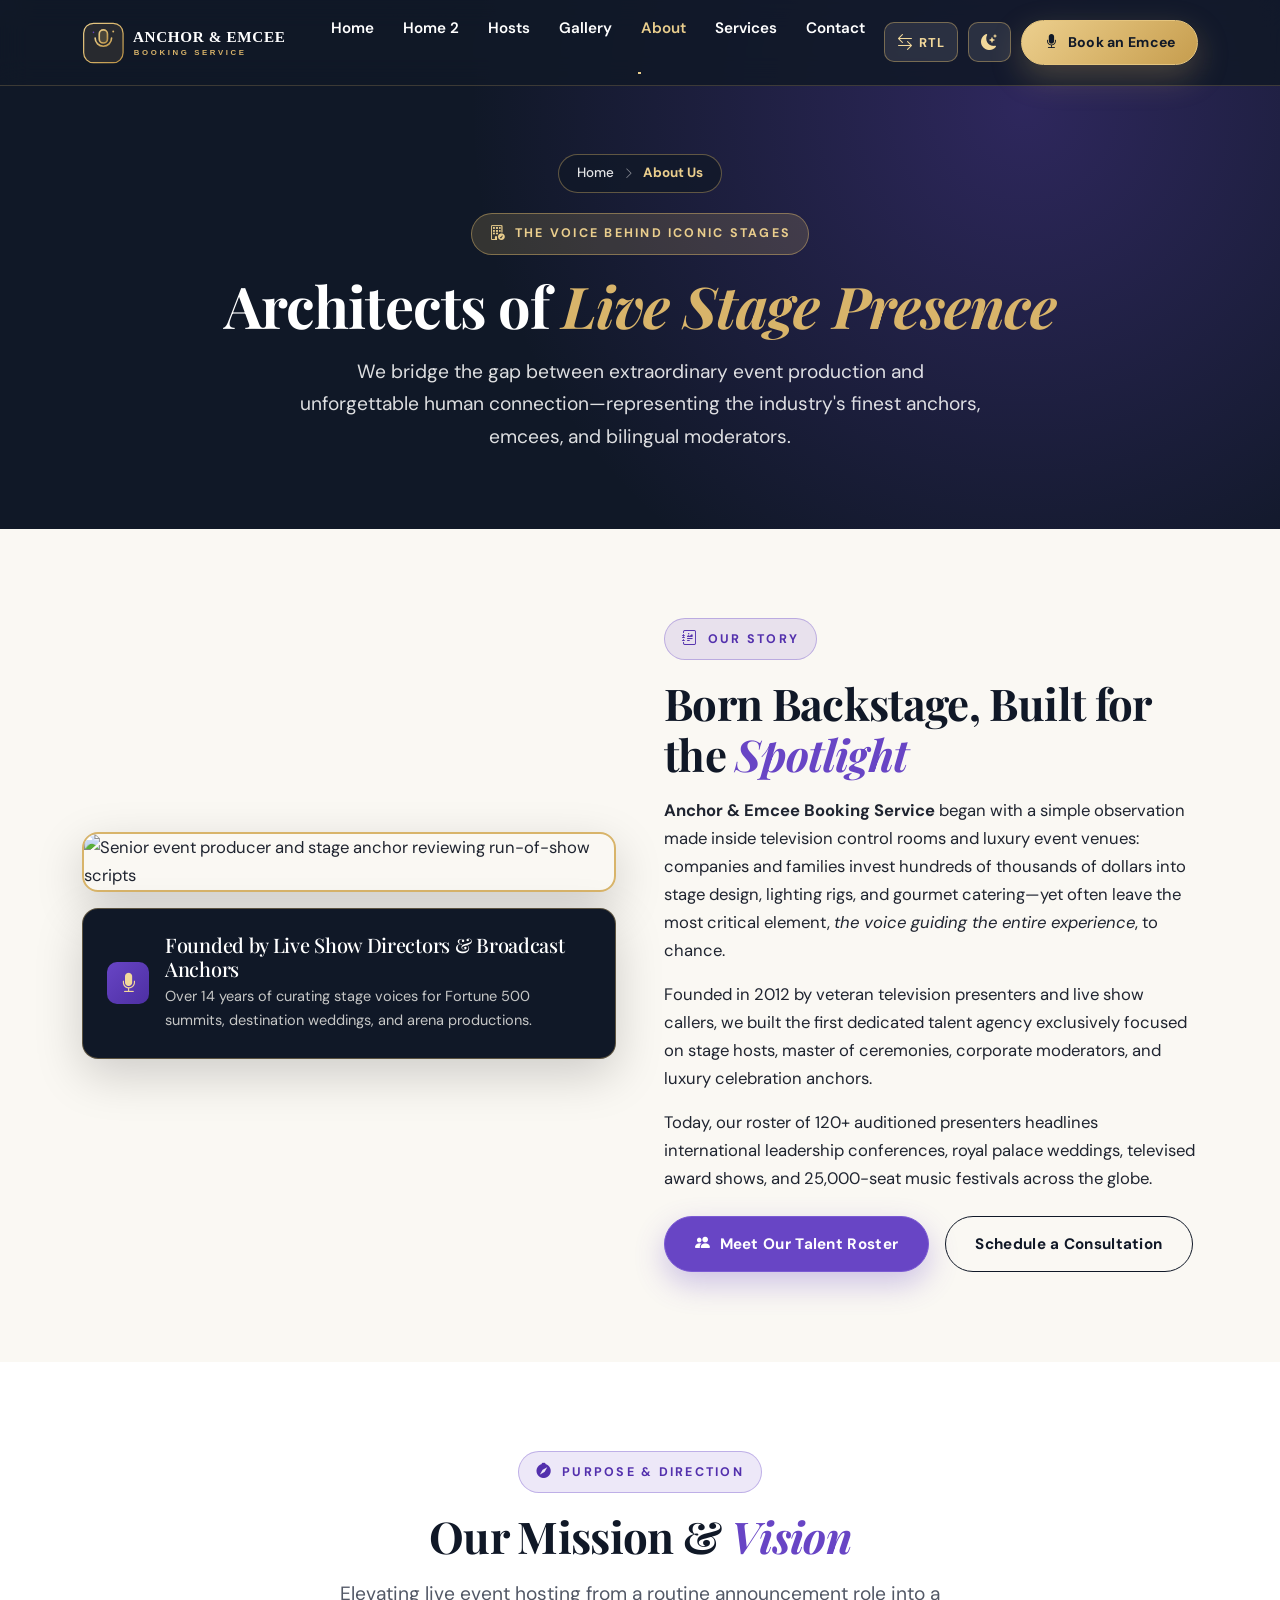
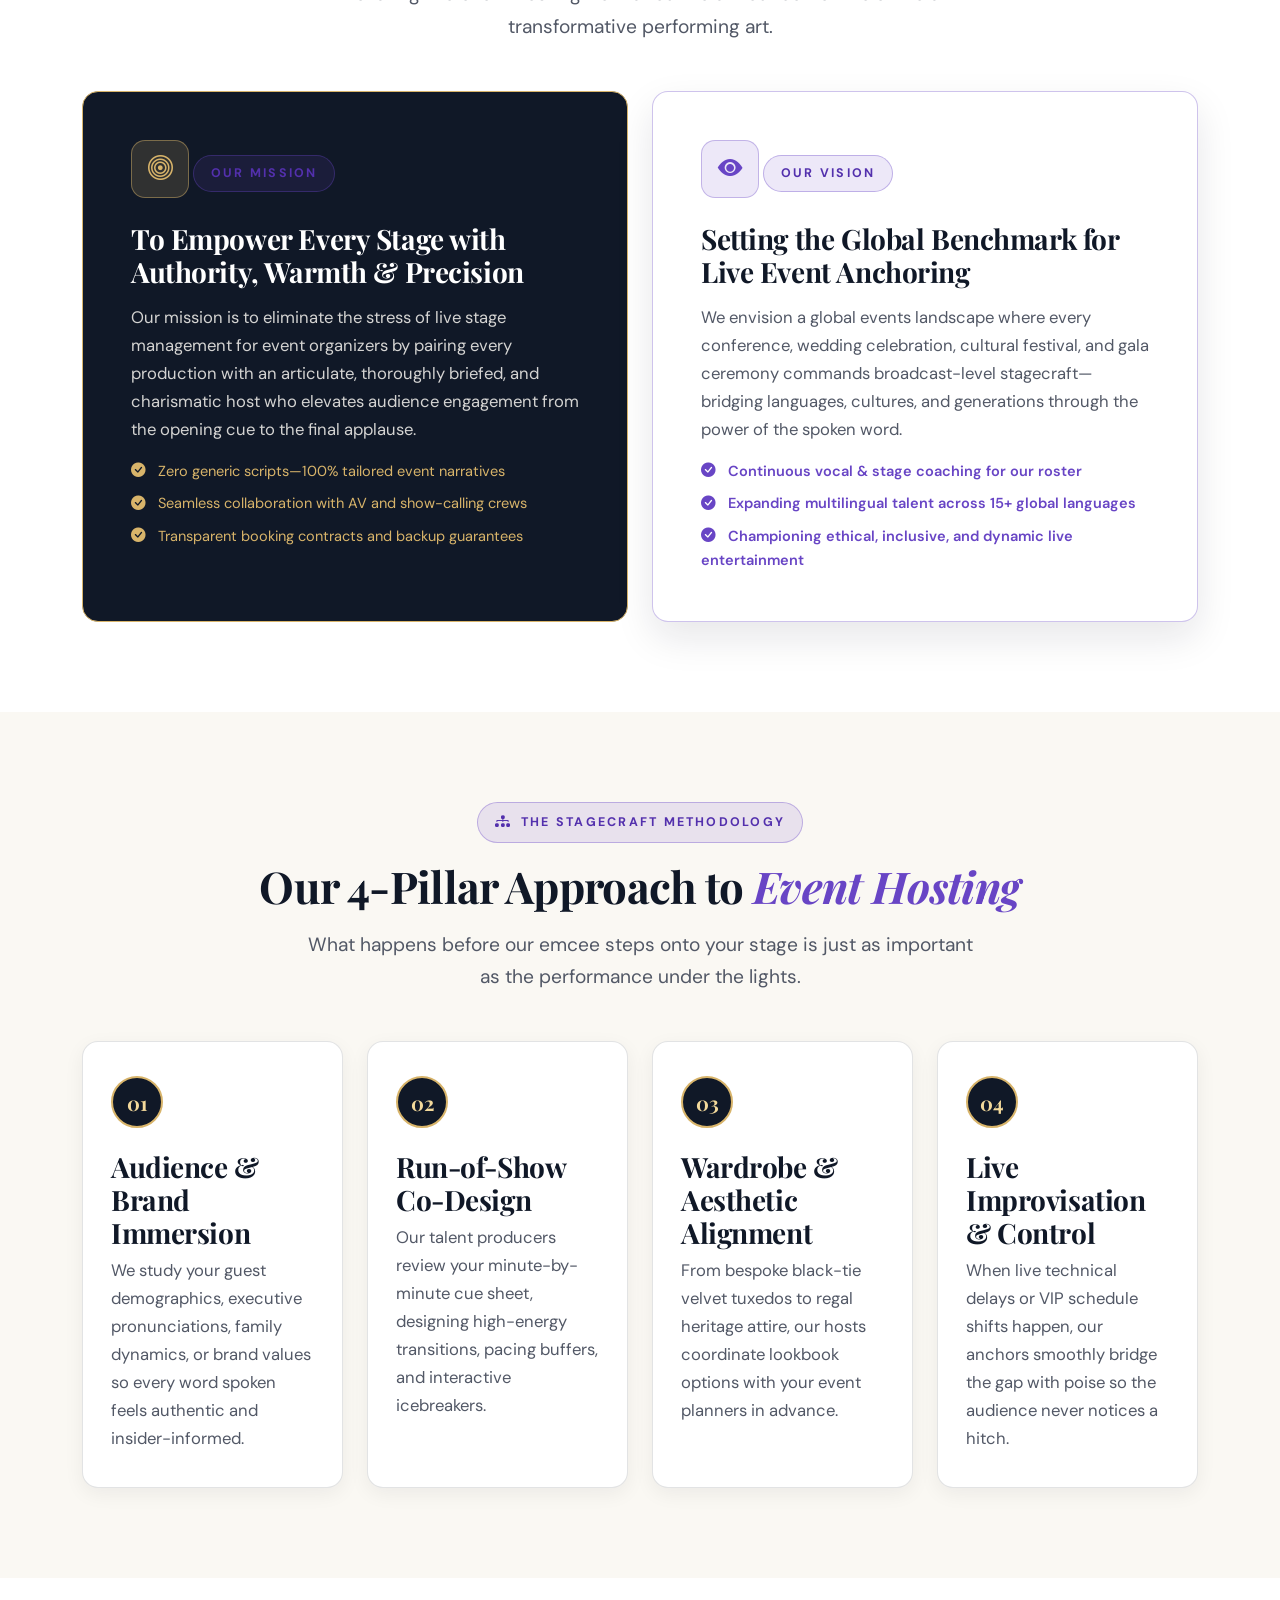
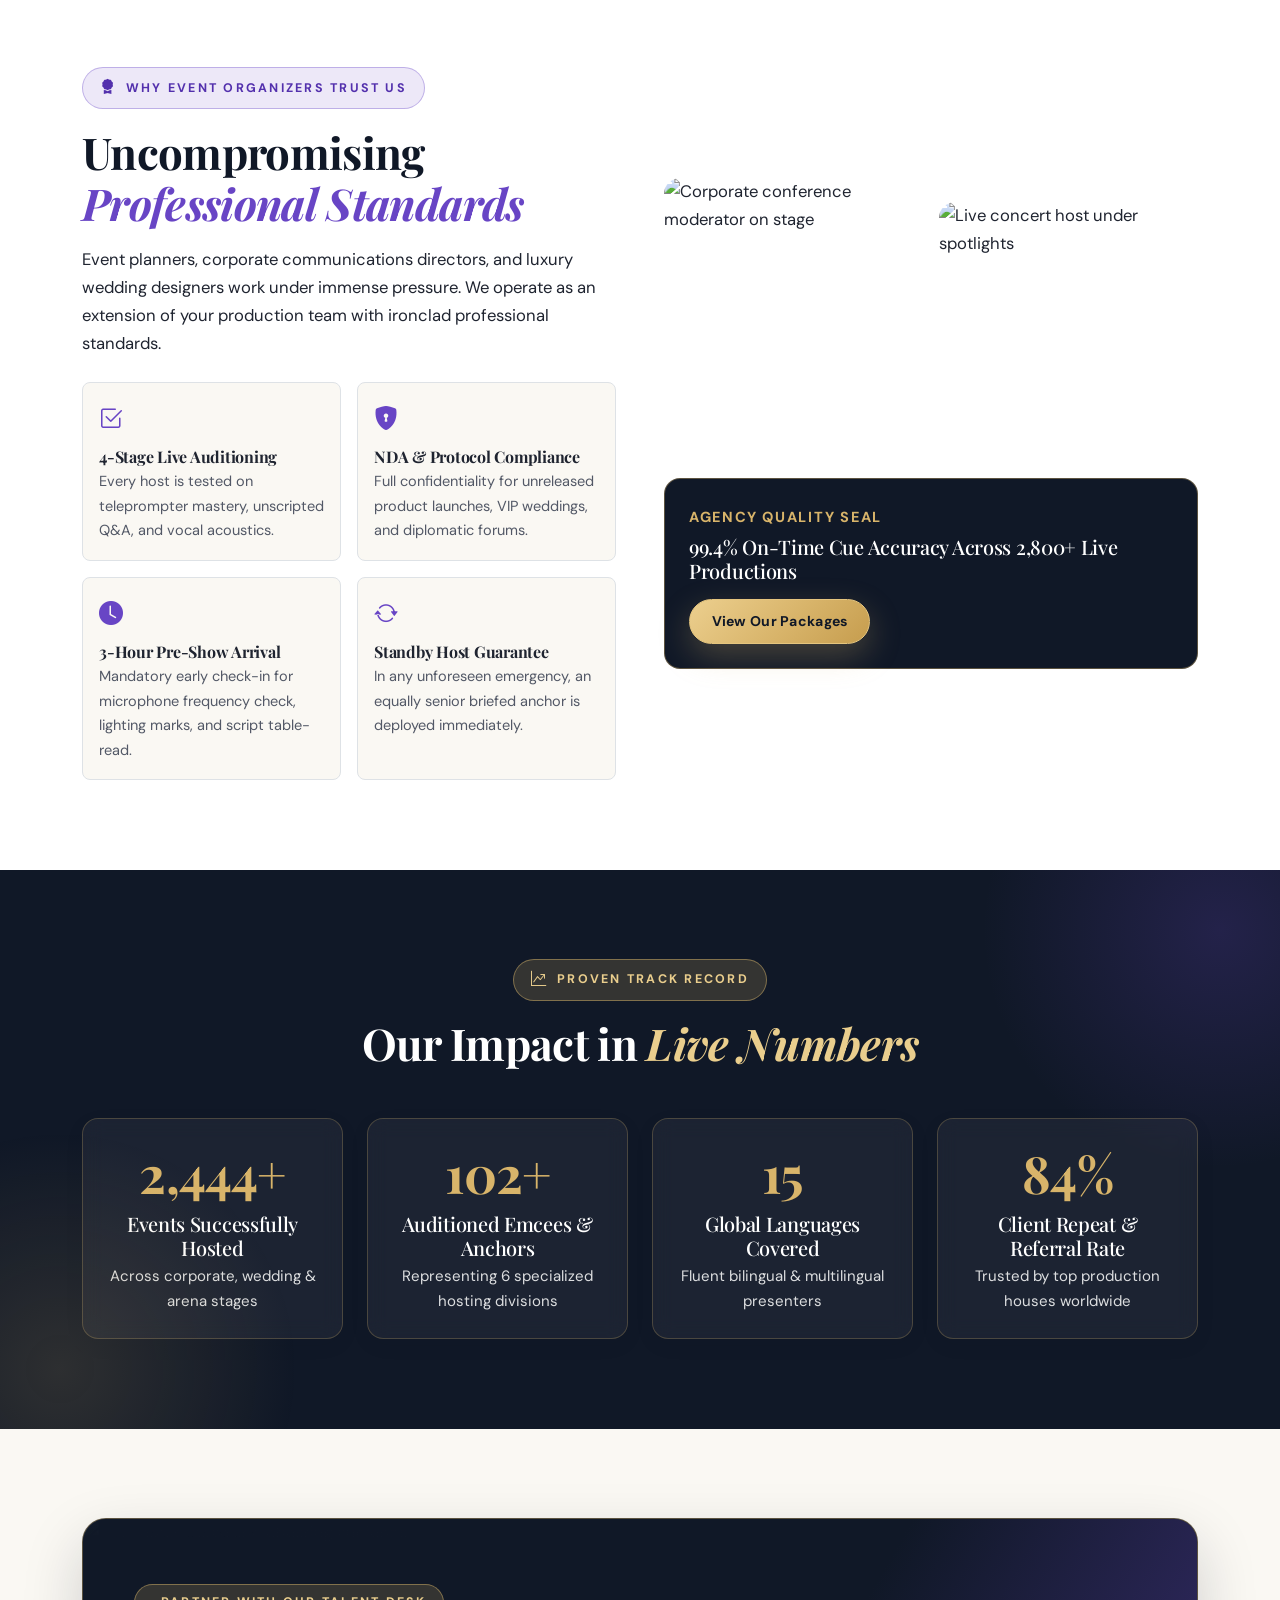
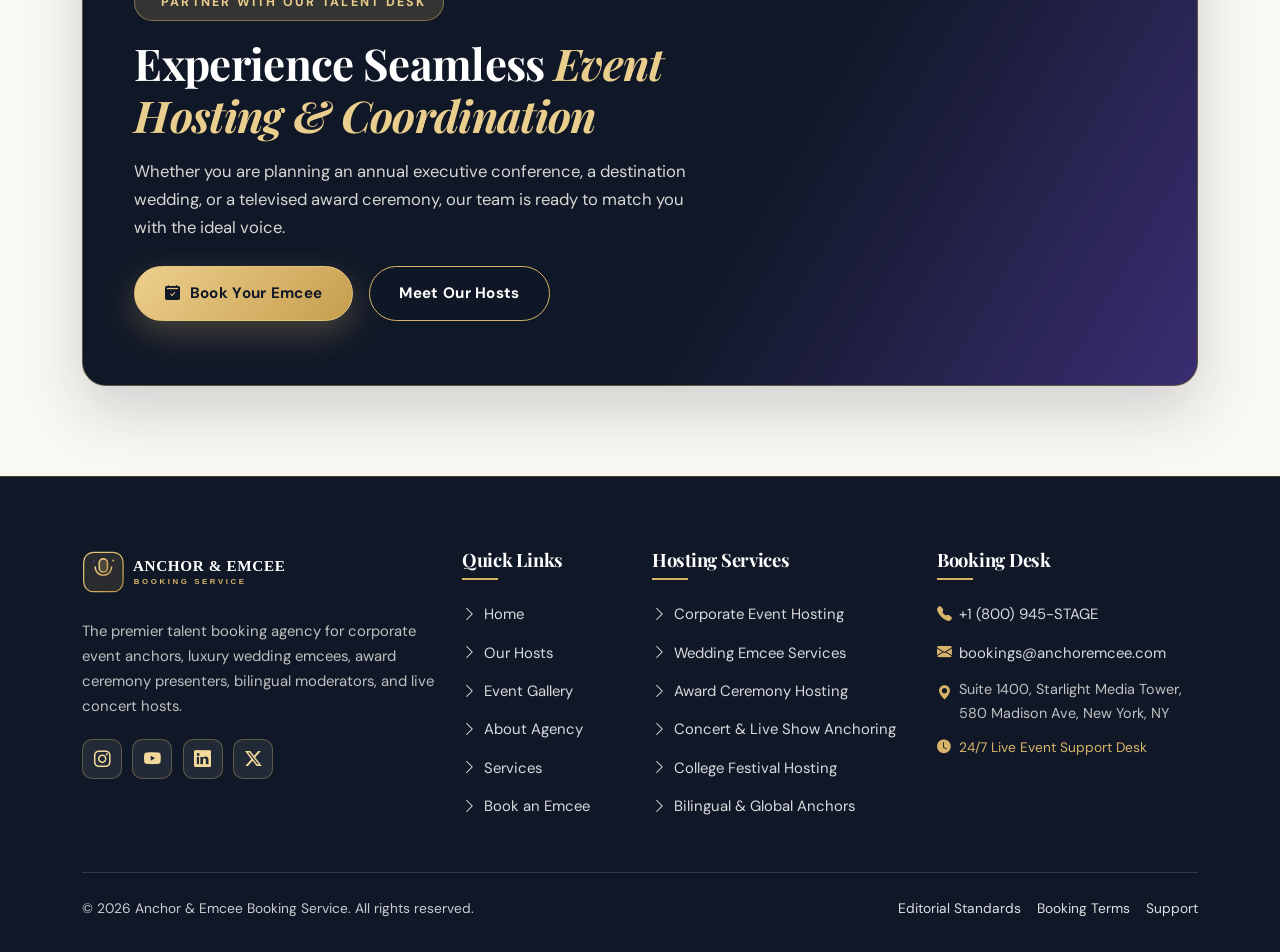
==== about.html @ 89d93aaa "Complete transformation to Anchor & Emcee Booking Service website" ====
<!DOCTYPE html>
<html lang="en">

<head>
  <meta charset="UTF-8">
  <meta name="viewport" content="width=device-width, initial-scale=1.0">
  <title>About Our Agency | Anchor &amp; Emcee Booking Service</title>
  <meta name="description"
    content="Learn about Anchor &amp; Emcee Booking Service—our story, our stage hosting methodology, our rigorous audition standards, and why global event organizers trust our presenters.">
  <meta name="theme-color" content="#101827">
  <link rel="icon" href="assets/images/favicon.svg" type="image/svg+xml">

  <!-- Bootstrap 5.3 CSS & Bootstrap Icons -->
  <link href="https://cdn.jsdelivr.net/npm/bootstrap@5.3.3/dist/css/bootstrap.min.css" rel="stylesheet">
  <link href="https://cdn.jsdelivr.net/npm/bootstrap-icons@1.11.3/font/bootstrap-icons.min.css" rel="stylesheet">

  <!-- Custom Stylesheet -->
  <link rel="stylesheet" href="assets/css/style.css">
</head>

<body>

  <!-- ==================== STICKY HEADER ==================== -->
  <header class="site-header" id="topHeader">
    <div class="container">
      <div class="header-inner">
        <a href="index.html" class="brand-logo" aria-label="Anchor &amp; Emcee Booking Service Home">
          <img src="assets/images/logo.svg" alt="Anchor &amp; Emcee Booking Service Logo" width="250" height="50">
        </a>

        <nav aria-label="Primary Navigation">
          <ul class="desktop-nav">
            <li><a href="index.html" class="nav-link-item">Home</a></li>
            <li><a href="home2.html" class="nav-link-item">Home 2</a></li>
            <li><a href="hosts.html" class="nav-link-item">Hosts</a></li>
            <li><a href="gallery.html" class="nav-link-item">Gallery</a></li>
            <li><a href="about.html" class="nav-link-item active" aria-current="page">About</a></li>
            <li><a href="services.html" class="nav-link-item">Services</a></li>
            <li><a href="contact.html" class="nav-link-item">Contact</a></li>
          </ul>
        </nav>

        <div class="header-actions">
          <button type="button" class="header-util-btn rtl-toggle-btn" aria-label="Switch to Right-to-Left (RTL)" aria-pressed="false" title="Toggle RTL/LTR">
            <i class="bi bi-arrow-left-right"></i> <span class="rtl-btn-text">RTL</span>
          </button>
          <button type="button" class="header-util-btn theme-toggle-btn" aria-label="Switch to dark theme" aria-pressed="false" title="Toggle Dark/Light Theme">
            <i class="bi bi-moon-stars-fill"></i>
          </button>
          <a href="contact.html" class="btn-brand-gold btn-sm-custom header-cta-desktop">
            <i class="bi bi-mic-fill"></i> Book an Emcee
          </a>
          <button class="mobile-menu-toggle" type="button" aria-label="Open navigation menu" aria-expanded="false"
            aria-controls="mobileNavDrawer">
            <i class="bi bi-list"></i>
          </button>
        </div>
      </div>
    </div>
  </header>

  <!-- ==================== MOBILE NAVIGATION DRAWER ==================== -->
  <div class="mobile-nav-overlay" aria-hidden="true"></div>
  <aside class="mobile-nav-drawer" id="mobileNavDrawer" aria-label="Mobile Navigation" aria-hidden="true">
    <div>
      <div class="mobile-drawer-header">
        <a href="index.html" class="brand-logo">
          <img src="assets/images/logo.svg" alt="Anchor &amp; Emcee Booking Service" width="210" height="42">
        </a>
        <button class="mobile-drawer-close" type="button" aria-label="Close navigation menu">
          <i class="bi bi-x-lg"></i>
        </button>
      </div>
      <ul class="mobile-nav-list">
        <li><a href="index.html"><span>Home</span> <i class="bi bi-chevron-right"></i></a></li>
        <li><a href="home2.html"><span>Home 2</span> <i class="bi bi-chevron-right"></i></a></li>
        <li><a href="hosts.html"><span>Hosts</span> <i class="bi bi-chevron-right"></i></a></li>
        <li><a href="gallery.html"><span>Gallery</span> <i class="bi bi-chevron-right"></i></a></li>
        <li><a href="about.html" class="active"><span>About</span> <i class="bi bi-chevron-right"></i></a></li>
        <li><a href="services.html"><span>Services</span> <i class="bi bi-chevron-right"></i></a></li>
        <li><a href="contact.html"><span>Contact</span> <i class="bi bi-chevron-right"></i></a></li>
      </ul>
    </div>
    <div class="mobile-drawer-footer">
      <div class="mobile-drawer-utilities">
        <button type="button" class="header-util-btn rtl-toggle-btn" aria-label="Switch to Right-to-Left (RTL)" aria-pressed="false">
          <i class="bi bi-arrow-left-right"></i> <span class="rtl-btn-text">RTL</span>
        </button>
        <button type="button" class="header-util-btn theme-toggle-btn" aria-label="Switch to dark theme" aria-pressed="false">
          <i class="bi bi-moon-stars-fill"></i> <span class="theme-btn-text">Dark</span>
        </button>
      </div>
      <a href="contact.html" class="btn-brand-gold w-100">
        <i class="bi bi-mic-fill"></i> Book an Emcee
      </a>
      <div class="mobile-contact-quick">
        <span><i class="bi bi-telephone-fill"></i> +1 (800) 945-STAGE</span>
        <span><i class="bi bi-envelope-fill"></i> bookings@anchoremcee.com</span>
      </div>
    </div>
  </aside>

  <main>

    <!-- ==================== 1. PREMIUM ABOUT HERO SECTION ==================== -->
    <section class="page-hero text-center">
      <div class="page-hero-bg">
        <img src="https://images.unsplash.com/photo-1511578314322-379afb476865?auto=format&fit=crop&w=1920&q=85"
          alt="Grand gala venue stage ready for live keynote and award presentation">
      </div>
      <div class="page-hero-overlay"></div>

      <div class="container" data-reveal>
        <ul class="breadcrumb-custom">
          <li><a href="index.html">Home</a></li>
          <li><i class="bi bi-chevron-right small text-white-50"></i></li>
          <li class="active">About Us</li>
        </ul>
        <div>
          <span class="eyebrow"><i class="bi bi-building-check"></i> The Voice Behind Iconic Stages</span>
        </div>
        <h1>Architects of <span style="color: var(--color-accent); font-style: italic;">Live Stage Presence</span></h1>
        <p class="section-subtitle mx-auto">
          We bridge the gap between extraordinary event production and unforgettable human connection—representing the
          industry's finest anchors, emcees, and bilingual moderators.
        </p>
      </div>
    </section>

    <!-- ==================== 2. OUR STORY — INTRODUCTION TO THE BOOKING SERVICE ==================== -->
    <section class="section-padding section-ivory" id="our-story">
      <div class="container">
        <div class="row align-items-center g-5">
          <div class="col-lg-6" data-reveal>
            <div class="position-relative">
              <div class="rounded-4 overflow-hidden shadow-lg" style="border: 2px solid var(--color-accent);">
                <img src="https://images.unsplash.com/photo-1556761175-5973dc0f32e7?auto=format&fit=crop&w=1100&q=85"
                  alt="Senior event producer and stage anchor reviewing run-of-show scripts" loading="lazy">
              </div>
              <div class="p-4 rounded-4 shadow-lg mt-3"
                style="background: var(--color-primary); color: var(--color-surface); border: 1px solid var(--border-gold);">
                <div class="d-flex align-items-center gap-3">
                  <div class="floating-badge-icon"><i class="bi bi-mic-fill"></i></div>
                  <div>
                    <h3 class="h5 text-white mb-1">Founded by Live Show Directors &amp; Broadcast Anchors</h3>
                    <p class="mb-0 small" style="color: rgba(250, 248, 243, 0.78);">
                      Over 14 years of curating stage voices for Fortune 500 summits, destination weddings, and arena
                      productions.
                    </p>
                  </div>
                </div>
              </div>
            </div>
          </div>

          <div class="col-lg-6" data-reveal data-reveal-delay="150">
            <span class="eyebrow"><i class="bi bi-journal-richtext"></i> Our Story</span>
            <h2 class="section-title">Born Backstage, Built for the <span class="text-purple">Spotlight</span></h2>
            <p>
              <strong>Anchor &amp; Emcee Booking Service</strong> began with a simple observation made inside television
              control rooms and luxury event venues: companies and families invest hundreds of thousands of dollars into
              stage design, lighting rigs, and gourmet catering—yet often leave the most critical element, <em>the
                voice guiding the entire experience</em>, to chance.
            </p>
            <p>
              Founded in 2012 by veteran television presenters and live show callers, we built the first dedicated
              talent agency exclusively focused on stage hosts, master of ceremonies, corporate moderators, and luxury
              celebration anchors.
            </p>
            <p class="mb-4">
              Today, our roster of 120+ auditioned presenters headlines international leadership conferences, royal
              palace weddings, televised award shows, and 25,000-seat music festivals across the globe.
            </p>

            <div class="d-flex flex-wrap gap-3">
              <a href="hosts.html" class="btn-brand-purple">
                <i class="bi bi-people-fill"></i> Meet Our Talent Roster
              </a>
              <a href="contact.html" class="btn-brand-outline-dark">
                Schedule a Consultation
              </a>
            </div>
          </div>
        </div>
      </div>
    </section>

    <!-- ==================== 3. OUR MISSION AND VISION ==================== -->
    <section class="section-padding section-white" id="mission-vision">
      <div class="container">
        <div class="text-center mb-5" data-reveal>
          <span class="eyebrow"><i class="bi bi-compass-fill"></i> Purpose &amp; Direction</span>
          <h2 class="section-title">Our Mission &amp; <span class="text-purple">Vision</span></h2>
          <p class="section-subtitle">
            Elevating live event hosting from a routine announcement role into a transformative performing art.
          </p>
        </div>

        <div class="row g-4">
          <div class="col-lg-6" data-reveal>
            <div class="p-4 p-md-5 rounded-4 h-100"
              style="background: var(--color-primary); color: var(--color-surface); border: 1.5px solid var(--color-accent);">
              <div class="feature-icon-box mb-4" style="background: rgba(216,180,106,0.16); color: var(--color-accent);">
                <i class="bi bi-bullseye"></i>
              </div>
              <span class="eyebrow mb-2">Our Mission</span>
              <h3 class="text-white mb-3">To Empower Every Stage with Authority, Warmth &amp; Precision</h3>
              <p class="mb-3" style="color: rgba(250, 248, 243, 0.84);">
                Our mission is to eliminate the stress of live stage management for event organizers by pairing every
                production with an articulate, thoroughly briefed, and charismatic host who elevates audience
                engagement from the opening cue to the final applause.
              </p>
              <ul class="list-unstyled d-flex flex-column gap-2 mb-0 small" style="color: var(--color-accent);">
                <li><i class="bi bi-check-circle-fill me-2"></i> Zero generic scripts—100% tailored event narratives</li>
                <li><i class="bi bi-check-circle-fill me-2"></i> Seamless collaboration with AV and show-calling crews</li>
                <li><i class="bi bi-check-circle-fill me-2"></i> Transparent booking contracts and backup guarantees</li>
              </ul>
            </div>
          </div>

          <div class="col-lg-6" data-reveal data-reveal-delay="150">
            <div class="p-4 p-md-5 rounded-4 h-100 bg-white"
              style="border: 1.5px solid var(--border-purple); box-shadow: var(--shadow-md);">
              <div class="feature-icon-box mb-4"
                style="background: var(--purple-soft); color: var(--color-secondary); border-color: var(--border-purple);">
                <i class="bi bi-eye-fill"></i>
              </div>
              <span class="eyebrow mb-2">Our Vision</span>
              <h3 class="mb-3">Setting the Global Benchmark for Live Event Anchoring</h3>
              <p class="text-muted-custom mb-3">
                We envision a global events landscape where every conference, wedding celebration, cultural festival,
                and gala ceremony commands broadcast-level stagecraft—bridging languages, cultures, and generations
                through the power of the spoken word.
              </p>
              <ul class="list-unstyled d-flex flex-column gap-2 mb-0 small fw-semibold"
                style="color: var(--color-secondary);">
                <li><i class="bi bi-check-circle-fill me-2"></i> Continuous vocal &amp; stage coaching for our roster</li>
                <li><i class="bi bi-check-circle-fill me-2"></i> Expanding multilingual talent across 15+ global languages</li>
                <li><i class="bi bi-check-circle-fill me-2"></i> Championing ethical, inclusive, and dynamic live entertainment</li>
              </ul>
            </div>
          </div>
        </div>
      </div>
    </section>

    <!-- ==================== 4. OUR APPROACH TO EVENT HOSTING ==================== -->
    <section class="section-padding section-ivory" id="our-approach">
      <div class="container">
        <div class="text-center mb-5" data-reveal>
          <span class="eyebrow"><i class="bi bi-diagram-3-fill"></i> The Stagecraft Methodology</span>
          <h2 class="section-title">Our 4-Pillar Approach to <span class="text-purple">Event Hosting</span></h2>
          <p class="section-subtitle">
            What happens before our emcee steps onto your stage is just as important as the performance under the
            lights.
          </p>
        </div>

        <div class="row g-4">
          <div class="col-md-6 col-lg-3" data-reveal>
            <div class="step-card">
              <span class="step-number">01</span>
              <h3>Audience &amp; Brand Immersion</h3>
              <p class="text-muted-custom mb-0">
                We study your guest demographics, executive pronunciations, family dynamics, or brand values so every
                word spoken feels authentic and insider-informed.
              </p>
            </div>
          </div>

          <div class="col-md-6 col-lg-3" data-reveal data-reveal-delay="100">
            <div class="step-card">
              <span class="step-number">02</span>
              <h3>Run-of-Show Co-Design</h3>
              <p class="text-muted-custom mb-0">
                Our talent producers review your minute-by-minute cue sheet, designing high-energy transitions, pacing
                buffers, and interactive icebreakers.
              </p>
            </div>
          </div>

          <div class="col-md-6 col-lg-3" data-reveal data-reveal-delay="200">
            <div class="step-card">
              <span class="step-number">03</span>
              <h3>Wardrobe &amp; Aesthetic Alignment</h3>
              <p class="text-muted-custom mb-0">
                From bespoke black-tie velvet tuxedos to regal heritage attire, our hosts coordinate lookbook options
                with your event planners in advance.
              </p>
            </div>
          </div>

          <div class="col-md-6 col-lg-3" data-reveal data-reveal-delay="300">
            <div class="step-card">
              <span class="step-number">04</span>
              <h3>Live Improvisation &amp; Control</h3>
              <p class="text-muted-custom mb-0">
                When live technical delays or VIP schedule shifts happen, our anchors smoothly bridge the gap with
                poise so the audience never notices a hitch.
              </p>
            </div>
          </div>
        </div>
      </div>
    </section>

    <!-- ==================== 5 & 6. WHY EVENT ORGANIZERS TRUST US & PROFESSIONAL STANDARDS ==================== -->
    <section class="section-padding section-white" id="professional-standards">
      <div class="container">
        <div class="row align-items-center g-5">
          <div class="col-lg-6" data-reveal>
            <span class="eyebrow"><i class="bi bi-award-fill"></i> Why Event Organizers Trust Us</span>
            <h2 class="section-title">Uncompromising <span class="text-purple">Professional Standards</span></h2>
            <p class="mb-4">
              Event planners, corporate communications directors, and luxury wedding designers work under immense
              pressure. We operate as an extension of your production team with ironclad professional standards.
            </p>

            <div class="row g-3">
              <div class="col-sm-6">
                <div class="p-3 rounded-3 border h-100" style="background: var(--color-bg);">
                  <i class="bi bi-check2-square fs-4 d-block mb-2" style="color: var(--color-secondary);"></i>
                  <h3 class="h6 fw-bold mb-1">4-Stage Live Auditioning</h3>
                  <p class="small text-muted-custom mb-0">Every host is tested on teleprompter mastery, unscripted Q&amp;A,
                    and vocal acoustics.</p>
                </div>
              </div>

              <div class="col-sm-6">
                <div class="p-3 rounded-3 border h-100" style="background: var(--color-bg);">
                  <i class="bi bi-shield-lock-fill fs-4 d-block mb-2" style="color: var(--color-secondary);"></i>
                  <h3 class="h6 fw-bold mb-1">NDA &amp; Protocol Compliance</h3>
                  <p class="small text-muted-custom mb-0">Full confidentiality for unreleased product launches, VIP
                    weddings, and diplomatic forums.</p>
                </div>
              </div>

              <div class="col-sm-6">
                <div class="p-3 rounded-3 border h-100" style="background: var(--color-bg);">
                  <i class="bi bi-clock-fill fs-4 d-block mb-2" style="color: var(--color-secondary);"></i>
                  <h3 class="h6 fw-bold mb-1">3-Hour Pre-Show Arrival</h3>
                  <p class="small text-muted-custom mb-0">Mandatory early check-in for microphone frequency check, lighting
                    marks, and script table-read.</p>
                </div>
              </div>

              <div class="col-sm-6">
                <div class="p-3 rounded-3 border h-100" style="background: var(--color-bg);">
                  <i class="bi bi-arrow-repeat fs-4 d-block mb-2" style="color: var(--color-secondary);"></i>
                  <h3 class="h6 fw-bold mb-1">Standby Host Guarantee</h3>
                  <p class="small text-muted-custom mb-0">In any unforeseen emergency, an equally senior briefed anchor is
                    deployed immediately.</p>
                </div>
              </div>
            </div>
          </div>

          <div class="col-lg-6" data-reveal data-reveal-delay="150">
            <div class="row g-3">
              <div class="col-6">
                <div class="rounded-4 overflow-hidden shadow-md">
                  <img src="https://images.unsplash.com/photo-1560439514-4e9645039924?auto=format&fit=crop&w=700&q=80"
                    alt="Corporate conference moderator on stage" loading="lazy"
                    style="height: 260px; width: 100%; object-fit: cover;">
                </div>
              </div>
              <div class="col-6">
                <div class="rounded-4 overflow-hidden shadow-md mt-4">
                  <img src="https://images.unsplash.com/photo-1516450360452-9312f5e86fc7?auto=format&fit=crop&w=700&q=80"
                    alt="Live concert host under spotlights" loading="lazy"
                    style="height: 260px; width: 100%; object-fit: cover;">
                </div>
              </div>
              <div class="col-12">
                <div class="p-4 rounded-4"
                  style="background: var(--color-primary); color: var(--color-surface); border: 1px solid var(--border-gold);">
                  <div class="d-flex align-items-center justify-content-between flex-wrap gap-3">
                    <div>
                      <span class="small text-uppercase fw-bold"
                        style="color: var(--color-accent); letter-spacing: 0.12em;">Agency Quality Seal</span>
                      <h3 class="h5 text-white mb-0 mt-1">99.4% On-Time Cue Accuracy Across 2,800+ Live Productions</h3>
                    </div>
                    <a href="services.html" class="btn-brand-gold btn-sm-custom">View Our Packages</a>
                  </div>
                </div>
              </div>
            </div>
          </div>
        </div>
      </div>
    </section>

    <!-- ==================== 7. STATISTICS SECTION ==================== -->
    <section class="section-padding section-dark" id="agency-statistics">
      <div class="container">
        <div class="text-center mb-5" data-reveal>
          <span class="eyebrow"><i class="bi bi-graph-up-arrow"></i> Proven Track Record</span>
          <h2 class="section-title text-white">Our Impact in <span class="text-gold">Live Numbers</span></h2>
        </div>

        <div class="row g-4 text-center">
          <div class="col-6 col-lg-3" data-reveal>
            <div class="feature-card-luxury py-4">
              <strong class="d-block font-heading mb-2" style="font-size: clamp(2.2rem, 4vw, 3.2rem); color: var(--color-accent);"
                data-counter="2,850+">2,850+</strong>
              <h3 class="h6 text-white mb-1">Events Successfully Hosted</h3>
              <p class="small mb-0">Across corporate, wedding &amp; arena stages</p>
            </div>
          </div>

          <div class="col-6 col-lg-3" data-reveal data-reveal-delay="100">
            <div class="feature-card-luxury py-4">
              <strong class="d-block font-heading mb-2" style="font-size: clamp(2.2rem, 4vw, 3.2rem); color: var(--color-accent);"
                data-counter="120+">120+</strong>
              <h3 class="h6 text-white mb-1">Auditioned Emcees &amp; Anchors</h3>
              <p class="small mb-0">Representing 6 specialized hosting divisions</p>
            </div>
          </div>

          <div class="col-6 col-lg-3" data-reveal data-reveal-delay="200">
            <div class="feature-card-luxury py-4">
              <strong class="d-block font-heading mb-2" style="font-size: clamp(2.2rem, 4vw, 3.2rem); color: var(--color-accent);"
                data-counter="18">18</strong>
              <h3 class="h6 text-white mb-1">Global Languages Covered</h3>
              <p class="small mb-0">Fluent bilingual &amp; multilingual presenters</p>
            </div>
          </div>

          <div class="col-6 col-lg-3" data-reveal data-reveal-delay="300">
            <div class="feature-card-luxury py-4">
              <strong class="d-block font-heading mb-2" style="font-size: clamp(2.2rem, 4vw, 3.2rem); color: var(--color-accent);"
                data-counter="99%">99%</strong>
              <h3 class="h6 text-white mb-1">Client Repeat &amp; Referral Rate</h3>
              <p class="small mb-0">Trusted by top production houses worldwide</p>
            </div>
          </div>
        </div>
      </div>
    </section>

    <!-- ==================== 8. FINAL CTA ==================== -->
    <section class="section-padding section-ivory">
      <div class="container">
        <div class="cta-banner-box" data-reveal>
          <div class="cta-banner-bg">
            <img src="https://images.unsplash.com/photo-1470229722913-7c0e2dbbafd3?auto=format&fit=crop&w=1600&q=80"
              alt="Illuminated stage and cheering audience" loading="lazy">
          </div>
          <div class="row align-items-center justify-content-between g-4">
            <div class="col-lg-7">
              <span class="eyebrow"><i class="bi bi-handshake"></i> Partner With Our Talent Desk</span>
              <h2 class="section-title text-white mb-3">
                Experience Seamless <span class="text-gold">Event Hosting &amp; Coordination</span>
              </h2>
              <p class="mb-0" style="color: rgba(250, 248, 243, 0.85);">
                Whether you are planning an annual executive conference, a destination wedding, or a televised award
                ceremony, our team is ready to match you with the ideal voice.
              </p>
            </div>
            <div class="col-lg-auto d-flex flex-wrap gap-3">
              <a href="contact.html" class="btn-brand-gold">
                <i class="bi bi-calendar2-check-fill"></i> Book Your Emcee
              </a>
              <a href="hosts.html" class="btn-brand-outline-gold">
                Meet Our Hosts
              </a>
            </div>
          </div>
        </div>
      </div>
    </section>

  </main>

  <!-- ==================== PROFESSIONAL FOOTER ==================== -->
  <footer class="site-footer">
    <div class="container">
      <div class="row g-4 justify-content-between">
        <div class="col-lg-4">
          <a href="index.html" class="brand-logo mb-3">
            <img src="assets/images/logo.svg" alt="Anchor &amp; Emcee Booking Service" width="240" height="48">
          </a>
          <p class="mt-2 mb-3" style="color: rgba(250, 248, 243, 0.75); font-size: 0.93rem;">
            The premier talent booking agency for corporate event anchors, luxury wedding emcees, award ceremony
            presenters, bilingual moderators, and live concert hosts.
          </p>
          <div class="social-links" aria-label="Social Media Links">
            <a href="https://instagram.com" target="_blank" rel="noopener" aria-label="Instagram"><i
                class="bi bi-instagram"></i></a>
            <a href="https://youtube.com" target="_blank" rel="noopener" aria-label="YouTube"><i
                class="bi bi-youtube"></i></a>
            <a href="https://linkedin.com" target="_blank" rel="noopener" aria-label="LinkedIn"><i
                class="bi bi-linkedin"></i></a>
            <a href="https://twitter.com" target="_blank" rel="noopener" aria-label="X Twitter"><i
                class="bi bi-twitter-x"></i></a>
          </div>
        </div>

        <div class="col-6 col-md-4 col-lg-2">
          <h3 class="footer-heading">Quick Links</h3>
          <ul class="footer-links">
            <li><a href="index.html"><i class="bi bi-chevron-right"></i> Home</a></li>
            <li><a href="hosts.html"><i class="bi bi-chevron-right"></i> Our Hosts</a></li>
            <li><a href="gallery.html"><i class="bi bi-chevron-right"></i> Event Gallery</a></li>
            <li><a href="about.html"><i class="bi bi-chevron-right"></i> About Agency</a></li>
            <li><a href="services.html"><i class="bi bi-chevron-right"></i> Services</a></li>
            <li><a href="contact.html"><i class="bi bi-chevron-right"></i> Book an Emcee</a></li>
          </ul>
        </div>

        <div class="col-6 col-md-4 col-lg-3">
          <h3 class="footer-heading">Hosting Services</h3>
          <ul class="footer-links">
            <li><a href="services.html#corporate"><i class="bi bi-chevron-right"></i> Corporate Event Hosting</a></li>
            <li><a href="services.html#weddings"><i class="bi bi-chevron-right"></i> Wedding Emcee Services</a></li>
            <li><a href="services.html#awards"><i class="bi bi-chevron-right"></i> Award Ceremony Hosting</a></li>
            <li><a href="services.html#concerts"><i class="bi bi-chevron-right"></i> Concert &amp; Live Show Anchoring</a></li>
            <li><a href="services.html#college"><i class="bi bi-chevron-right"></i> College Festival Hosting</a></li>
            <li><a href="services.html#bilingual"><i class="bi bi-chevron-right"></i> Bilingual &amp; Global Anchors</a></li>
          </ul>
        </div>

        <div class="col-md-4 col-lg-3">
          <h3 class="footer-heading">Booking Desk</h3>
          <ul class="footer-links">
            <li>
              <a href="tel:+18009457824">
                <i class="bi bi-telephone-fill" style="color: var(--color-accent);"></i> +1 (800) 945-STAGE
              </a>
            </li>
            <li>
              <a href="mailto:bookings@anchoremcee.com">
                <i class="bi bi-envelope-fill" style="color: var(--color-accent);"></i> bookings@anchoremcee.com
              </a>
            </li>
            <li class="d-flex align-items-start gap-2" style="color: rgba(250, 248, 243, 0.75); font-size: 0.9rem;">
              <i class="bi bi-geo-alt-fill mt-1" style="color: var(--color-accent);"></i>
              <span>Suite 1400, Starlight Media Tower, 580 Madison Ave, New York, NY</span>
            </li>
            <li class="d-flex align-items-center gap-2" style="color: var(--color-accent); font-size: 0.86rem;">
              <i class="bi bi-clock-fill"></i>
              <span>24/7 Live Event Support Desk</span>
            </li>
          </ul>
        </div>
      </div>

      <div class="footer-bottom">
        <span>&copy; 2026 Anchor &amp; Emcee Booking Service. All rights reserved.</span>
        <div class="d-flex gap-3">
          <a href="about.html">Editorial Standards</a>
          <a href="services.html">Booking Terms</a>
          <a href="contact.html">Support</a>
        </div>
      </div>
    </div>
  </footer>

  <!-- Back to Top -->
  <button class="back-to-top-btn" type="button" aria-label="Scroll back to top">
    <i class="bi bi-arrow-up"></i>
  </button>

  <!-- Bootstrap JS & Custom Script -->
  <script src="https://cdn.jsdelivr.net/npm/bootstrap@5.3.3/dist/js/bootstrap.bundle.min.js"></script>
  <script src="assets/js/main.js"></script>
</body>

</html>
---- assets/css/style.css ----
@import url('https://fonts.googleapis.com/css2?family=DM+Sans:ital,opsz,wght@0,9..40,400;0,9..40,500;0,9..40,600;0,9..40,700;1,9..40,400&family=Playfair+Display:ital,wght@0,500;0,600;0,700;0,800;1,500;1,600&display=swap');

/* ==========================================================================
   ANCHOR & EMCEE BOOKING SERVICE — MASTER DESIGN SYSTEM
   ========================================================================== */
:root {
  /* Strict Brand Colour Palette */
  --color-primary: #101827;          /* Deep Midnight Navy */
  --color-primary-rgb: 16, 24, 39;
  --color-secondary: #6845C5;        /* Royal Purple */
  --color-secondary-rgb: 104, 69, 197;
  --color-accent: #D8B46A;           /* Champagne Gold */
  --color-accent-bright: #EACE8D;    /* High-contrast Gold for dark surfaces */
  --color-accent-rgb: 216, 180, 106;
  --color-bg: #FAF8F3;               /* Warm Ivory */
  --color-surface: #FFFFFF;          /* Pure White */
  --color-white: #FFFFFF;            /* Immutable Pure White */
  --color-navy-ink: #101827;         /* Immutable Deep Navy Ink */
  --color-text: #1F2430;             /* High-Contrast Charcoal */
  --color-text-muted: #525866;       /* High-Visibility Subtext in Light Mode */

  /* Subtle Tints & Borders */
  --border-light: rgba(16, 24, 39, 0.12);
  --border-gold: rgba(216, 180, 106, 0.38);
  --border-purple: rgba(104, 69, 197, 0.32);
  --border-dark: rgba(255, 255, 255, 0.15);
  --gold-soft: rgba(216, 180, 106, 0.16);
  --purple-soft: rgba(104, 69, 197, 0.12);
  --navy-elevated: #172236;

  /* Typography */
  --font-heading: 'Playfair Display', Georgia, serif;
  --font-body: 'DM Sans', -apple-system, BlinkMacSystemFont, sans-serif;

  /* Fluid Responsive Typography via clamp() */
  --fs-hero: clamp(2.35rem, 4.8vw + 0.75rem, 4.5rem);
  --fs-h1: clamp(2.1rem, 3.8vw + 0.6rem, 3.6rem);
  --fs-h2: clamp(1.75rem, 2.8vw + 0.5rem, 2.85rem);
  --fs-h3: clamp(1.25rem, 1.5vw + 0.45rem, 1.65rem);
  --fs-h4: clamp(1.08rem, 1vw + 0.4rem, 1.28rem);
  --fs-lead: clamp(1.02rem, 0.8vw + 0.65rem, 1.2rem);
  --fs-body: clamp(0.95rem, 0.35vw + 0.82rem, 1.04rem);
  --fs-small: 0.875rem;
  --fs-xs: 0.78rem;

  /* Layout & Spacing */
  --header-height: 86px;
  --header-height-scrolled: 74px;
  --radius-sm: 10px;
  --radius-md: 16px;
  --radius-lg: 24px;
  --radius-pill: 999px;

  /* Shadows & Transitions */
  --shadow-sm: 0 6px 20px rgba(16, 24, 39, 0.06);
  --shadow-md: 0 16px 38px rgba(16, 24, 39, 0.1);
  --shadow-lg: 0 24px 60px rgba(16, 24, 39, 0.18);
  --shadow-gold: 0 12px 32px rgba(216, 180, 106, 0.28);
  --shadow-purple: 0 12px 30px rgba(104, 69, 197, 0.3);
  --transition: all 0.35s cubic-bezier(0.22, 1, 0.36, 1);
}

/* ==========================================================================
   1. RESET & BASE STYLES
   ========================================================================== */
*,
*::before,
*::after {
  box-sizing: border-box;
}

html {
  scroll-behavior: smooth;
  overflow-x: hidden;
  max-width: 100%;
}

body {
  font-family: var(--font-body);
  font-size: var(--fs-body);
  font-weight: 400;
  line-height: 1.68;
  color: var(--color-text);
  background-color: var(--color-bg);
  overflow-x: hidden;
  max-width: 100%;
  margin: 0;
  padding: 0;
  -webkit-font-smoothing: antialiased;
  transition: background-color 0.3s ease, color 0.3s ease;
}

h1, h2, h3, h4, h5, h6,
.font-heading {
  font-family: var(--font-heading);
  color: var(--color-primary);
  font-weight: 700;
  line-height: 1.18;
  letter-spacing: -0.015em;
  margin-top: 0;
}

/* Dark surface headings must always be crisp Pure White */
.section-dark h1,
.section-dark h2,
.section-dark h3,
.section-dark h4,
.section-dark h5,
.section-dark h6,
.hero-section h1,
.hero-home2 h1,
.page-hero h1,
.cta-banner-box h2,
.cta-banner-box h3,
.contact-info-card h2,
.contact-info-card h3 {
  color: #FFFFFF !important;
}

p {
  margin-top: 0;
  margin-bottom: 1rem;
  color: var(--color-text);
}

.text-muted-custom {
  color: var(--color-text-muted) !important;
}

.section-dark p,
.hero-section p,
.hero-home2 p,
.page-hero p,
.cta-banner-box p,
.contact-info-card p {
  color: rgba(255, 255, 255, 0.88);
}

a {
  color: inherit;
  text-decoration: none;
  transition: var(--transition);
}

img {
  max-width: 100%;
  height: auto;
  display: block;
}

:focus-visible {
  outline: 2px solid var(--color-accent);
  outline-offset: 3px;
}

::selection {
  background-color: var(--color-accent);
  color: #101827;
}

/* ==========================================================================
   2. TYPOGRAPHY, TAGS & SECTION HEADERS
   ========================================================================== */
.eyebrow {
  display: inline-flex;
  align-items: center;
  gap: 0.55rem;
  font-family: var(--font-body);
  font-size: var(--fs-xs);
  font-weight: 700;
  text-transform: uppercase;
  letter-spacing: 0.18em;
  color: #5330AD;
  background: rgba(104, 69, 197, 0.12);
  border: 1px solid rgba(104, 69, 197, 0.35);
  padding: 0.44rem 1.05rem;
  border-radius: var(--radius-pill);
  margin-bottom: 1.1rem;
}

/* Eyebrow tags inside ANY dark container must be bright Champagne Gold */
.section-dark .eyebrow,
.hero-section .eyebrow,
.hero-home2 .eyebrow,
.page-hero .eyebrow,
.cta-banner-box .eyebrow,
.contact-info-card .eyebrow,
.package-card.featured .eyebrow {
  color: var(--color-accent-bright) !important;
  background: rgba(216, 180, 106, 0.18) !important;
  border-color: rgba(216, 180, 106, 0.48) !important;
}

.eyebrow i {
  font-size: 0.95rem;
}

.section-title {
  font-size: var(--fs-h2);
  margin-bottom: 1rem;
}

.section-title .text-gold {
  color: var(--color-accent-bright);
  font-style: italic;
}

.section-title .text-purple {
  color: var(--color-secondary);
  font-style: italic;
}

.section-subtitle {
  font-size: var(--fs-lead);
  color: var(--color-text-muted);
  max-width: 680px;
  margin-bottom: 0;
  font-weight: 400;
}

.text-center .section-subtitle {
  margin-left: auto;
  margin-right: auto;
}

.section-dark .section-subtitle,
.page-hero .section-subtitle {
  color: rgba(255, 255, 255, 0.86) !important;
}

/* Section Padding & Themes */
.section-padding {
  padding: clamp(4rem, 7vw, 6.75rem) 0;
  position: relative;
}

.section-ivory {
  background-color: var(--color-bg);
}

.section-white {
  background-color: var(--color-surface);
}

.section-dark {
  background-color: #101827;
  color: #FFFFFF;
  position: relative;
  overflow: hidden;
}

.section-dark::before {
  content: '';
  position: absolute;
  top: -180px;
  right: -180px;
  width: 480px;
  height: 480px;
  border-radius: 50%;
  background: radial-gradient(circle, rgba(104, 69, 197, 0.22) 0%, transparent 70%);
  pointer-events: none;
}

.section-dark::after {
  content: '';
  position: absolute;
  bottom: -180px;
  left: -180px;
  width: 480px;
  height: 480px;
  border-radius: 50%;
  background: radial-gradient(circle, rgba(216, 180, 106, 0.15) 0%, transparent 70%);
  pointer-events: none;
}

/* ==========================================================================
   3. BUTTONS & MICRO-INTERACTIONS (100% HIGH CONTRAST IN LIGHT & DARK)
   ========================================================================== */
.btn-brand-gold,
.btn-brand-purple,
.btn-brand-outline-gold,
.btn-brand-outline-dark {
  font-family: var(--font-body);
  font-weight: 700;
  font-size: 0.95rem;
  letter-spacing: 0.02em;
  padding: 0.88rem 1.85rem;
  border-radius: var(--radius-pill);
  display: inline-flex;
  align-items: center;
  justify-content: center;
  gap: 0.6rem;
  transition: var(--transition);
  cursor: pointer;
  text-decoration: none;
  position: relative;
  overflow: hidden;
  border: 1.5px solid transparent;
  white-space: nowrap;
}

/* Gold Button: Always Deep Navy #101827 text on Champagne Gold background */
.btn-brand-gold,
.btn-brand-gold span,
.btn-brand-gold i {
  color: #101827 !important;
}

.btn-brand-gold {
  background: linear-gradient(135deg, #ECCF8E 0%, #D8B46A 55%, #C69D4E 100%);
  border-color: #E5C57E;
  box-shadow: var(--shadow-gold);
}

.btn-brand-gold:hover,
.btn-brand-gold:focus {
  background: linear-gradient(135deg, #F3D99B 0%, #E2C077 55%, #D1A95A 100%);
  transform: translateY(-3px);
  box-shadow: 0 16px 36px rgba(216, 180, 106, 0.45);
  color: #101827 !important;
}

/* Purple Button: Always Pure White #FFFFFF text on Royal Purple background */
.btn-brand-purple,
.btn-brand-purple span,
.btn-brand-purple i {
  color: #FFFFFF !important;
}

.btn-brand-purple {
  background: #6845C5;
  border-color: #7B5AD3;
  box-shadow: var(--shadow-purple);
}

.btn-brand-purple:hover,
.btn-brand-purple:focus {
  background: #5735B0;
  transform: translateY(-3px);
  box-shadow: 0 16px 36px rgba(104, 69, 197, 0.48);
  color: #FFFFFF !important;
}

/* Outline Gold Button (used on dark hero & CTA banners): White text -> Navy text on gold hover */
.btn-brand-outline-gold {
  background: rgba(16, 24, 39, 0.55);
  color: #FFFFFF !important;
  border-color: #D8B46A;
  backdrop-filter: blur(8px);
}

.btn-brand-outline-gold i {
  color: var(--color-accent-bright);
  transition: var(--transition);
}

.btn-brand-outline-gold:hover,
.btn-brand-outline-gold:focus {
  background: #D8B46A;
  color: #101827 !important;
  border-color: #D8B46A;
  transform: translateY(-3px);
}

.btn-brand-outline-gold:hover i,
.btn-brand-outline-gold:focus i {
  color: #101827 !important;
}

/* Outline Dark Button (used on light cards/sections, adapts in dark mode) */
.btn-brand-outline-dark {
  background: transparent;
  color: #101827;
  border-color: #101827;
}

.btn-brand-outline-dark:hover,
.btn-brand-outline-dark:focus {
  background: #101827;
  color: #FFFFFF !important;
  border-color: #101827;
  transform: translateY(-3px);
}

.btn-sm-custom {
  padding: 0.62rem 1.35rem;
  font-size: 0.88rem;
}

/* ==========================================================================
   4. STICKY HEADER & MOBILE NAVIGATION DRAWER
   ========================================================================== */
.site-header {
  position: fixed;
  top: 0;
  left: 0;
  width: 100%;
  height: var(--header-height);
  z-index: 1040;
  background: rgba(16, 24, 39, 0.88);
  backdrop-filter: blur(14px);
  -webkit-backdrop-filter: blur(14px);
  border-bottom: 1px solid rgba(216, 180, 106, 0.22);
  transition: var(--transition);
  display: flex;
  align-items: center;
}

.site-header.scrolled {
  height: var(--header-height-scrolled);
  background: #101827;
  box-shadow: 0 10px 30px rgba(0, 0, 0, 0.45);
  border-bottom-color: rgba(216, 180, 106, 0.32);
}

.header-inner {
  display: flex;
  align-items: center;
  justify-content: space-between;
  width: 100%;
  gap: 1rem;
}

.brand-logo {
  display: inline-flex;
  align-items: center;
  flex-shrink: 0;
}

.brand-logo img {
  height: 46px;
  width: auto;
  transition: var(--transition);
}

.site-header.scrolled .brand-logo img {
  height: 42px;
}

.desktop-nav {
  display: flex;
  align-items: center;
  gap: clamp(1rem, 1.8vw, 2rem);
  margin: 0;
  padding: 0;
  list-style: none;
}

.desktop-nav .nav-link-item {
  font-family: var(--font-body);
  font-size: 0.95rem;
  font-weight: 600;
  color: #FFFFFF;
  padding: 0.45rem 0.2rem;
  position: relative;
  transition: var(--transition);
}

.desktop-nav .nav-link-item::after {
  content: '';
  position: absolute;
  left: 0;
  bottom: 0;
  width: 0;
  height: 2px;
  background: var(--color-accent-bright);
  transition: width 0.3s ease;
}

.desktop-nav .nav-link-item:hover,
.desktop-nav .nav-link-item.active {
  color: var(--color-accent-bright);
}

.desktop-nav .nav-link-item:hover::after,
.desktop-nav .nav-link-item.active::after {
  width: 100%;
}

.header-actions {
  display: flex;
  align-items: center;
  gap: 0.65rem;
}

/* RTL & Theme Toggle Utility Buttons in Header */
.header-util-btn {
  height: 40px;
  min-width: 40px;
  padding: 0 0.75rem;
  border-radius: 10px;
  background: rgba(255, 255, 255, 0.1);
  border: 1px solid rgba(216, 180, 106, 0.45);
  color: #F3D99B !important;
  font-family: var(--font-body);
  font-size: 0.8rem;
  font-weight: 700;
  letter-spacing: 0.06em;
  display: inline-flex;
  align-items: center;
  justify-content: center;
  gap: 0.35rem;
  cursor: pointer;
  transition: var(--transition);
  flex-shrink: 0;
}

.header-util-btn i {
  font-size: 1rem;
  line-height: 1;
  color: inherit !important;
}

.header-util-btn span {
  color: inherit !important;
}

.header-util-btn:hover,
.header-util-btn:focus-visible {
  background: #D8B46A;
  color: #101827 !important;
  border-color: #D8B46A;
  transform: translateY(-2px);
}

.header-util-btn[aria-pressed="true"] {
  background: #6845C5;
  border-color: #EACE8D;
  color: #FFFFFF !important;
}

/* Hamburger button positioned on right side on mobile and tablet */
.mobile-menu-toggle {
  display: none;
  width: 44px;
  height: 44px;
  border-radius: 12px;
  background: rgba(216, 180, 106, 0.16);
  border: 1px solid rgba(216, 180, 106, 0.45);
  color: #F3D99B;
  align-items: center;
  justify-content: center;
  font-size: 1.45rem;
  cursor: pointer;
  transition: var(--transition);
  margin-left: auto;
}

.mobile-menu-toggle:hover {
  background: #D8B46A;
  color: #101827;
}

/* Mobile Navigation Drawer */
.mobile-nav-overlay {
  position: fixed;
  inset: 0;
  background: rgba(10, 15, 25, 0.8);
  backdrop-filter: blur(6px);
  z-index: 1050;
  opacity: 0;
  visibility: hidden;
  transition: var(--transition);
}

.mobile-nav-overlay.active {
  opacity: 1;
  visibility: visible;
}

.mobile-nav-drawer {
  position: fixed;
  top: 0;
  right: 0;
  width: min(380px, 88vw);
  height: 100dvh;
  background: #101827;
  border-left: 1px solid var(--border-gold);
  z-index: 1055;
  padding: 1.75rem 1.5rem 2rem;
  display: flex;
  flex-direction: column;
  justify-content: space-between;
  transform: translateX(100%);
  transition: transform 0.4s cubic-bezier(0.22, 1, 0.36, 1);
  overflow-y: auto;
}

.mobile-nav-drawer.active {
  transform: translateX(0);
}

.mobile-drawer-header {
  display: flex;
  align-items: center;
  justify-content: space-between;
  padding-bottom: 1.25rem;
  border-bottom: 1px solid var(--border-dark);
}

.mobile-drawer-close {
  width: 42px;
  height: 42px;
  border-radius: 10px;
  background: rgba(255, 255, 255, 0.1);
  border: 1px solid var(--border-dark);
  color: #FFFFFF;
  display: inline-flex;
  align-items: center;
  justify-content: center;
  font-size: 1.2rem;
  cursor: pointer;
  transition: var(--transition);
}

.mobile-drawer-close:hover {
  background: #D8B46A;
  color: #101827;
}

.mobile-nav-list {
  list-style: none;
  padding: 1.5rem 0;
  margin: 0;
  display: flex;
  flex-direction: column;
  gap: 0.45rem;
}

.mobile-nav-list a {
  display: flex;
  align-items: center;
  justify-content: space-between;
  padding: 0.85rem 1rem;
  border-radius: var(--radius-sm);
  font-size: 1.05rem;
  font-weight: 600;
  color: #FFFFFF;
  transition: var(--transition);
}

.mobile-nav-list a:hover,
.mobile-nav-list a.active {
  background: rgba(216, 180, 106, 0.18);
  color: var(--color-accent-bright);
  padding-left: 1.25rem;
}

.mobile-drawer-footer {
  padding-top: 1.25rem;
  border-top: 1px solid var(--border-dark);
}

.mobile-drawer-utilities {
  display: flex;
  align-items: center;
  gap: 0.65rem;
  margin-bottom: 1rem;
}

.mobile-drawer-utilities .header-util-btn {
  flex: 1;
  height: 42px;
  font-size: 0.84rem;
}

.mobile-contact-quick {
  margin-top: 1.15rem;
  font-size: 0.86rem;
  color: rgba(255, 255, 255, 0.85);
  display: flex;
  flex-direction: column;
  gap: 0.45rem;
}

.mobile-contact-quick i {
  color: var(--color-accent-bright);
  margin-right: 0.45rem;
}

/* ==========================================================================
   5. CINEMATIC HERO SECTION (HOME, HOME 2 & INNER PAGES)
   ========================================================================== */
.hero-section {
  position: relative;
  min-height: 100vh;
  padding: calc(var(--header-height) + 3.5rem) 0 5rem;
  display: flex;
  align-items: center;
  background-color: #101827;
  overflow: hidden;
  z-index: 1;
}

.hero-bg-media {
  position: absolute;
  inset: 0;
  z-index: -2;
  overflow: hidden;
}

.hero-bg-media img {
  width: 100%;
  height: 100%;
  object-fit: cover;
  object-position: center 22%;
  transform: scale(1.04);
  animation: heroSlowZoom 18s ease-in-out infinite alternate;
  filter: brightness(0.5) contrast(1.08);
}

@keyframes heroSlowZoom {
  0% { transform: scale(1.02); }
  100% { transform: scale(1.1); }
}

.hero-overlay {
  position: absolute;
  inset: 0;
  z-index: -1;
  background:
    radial-gradient(circle at 82% 24%, rgba(104, 69, 197, 0.36) 0%, transparent 45%),
    radial-gradient(circle at 20% 80%, rgba(216, 180, 106, 0.22) 0%, transparent 48%),
    linear-gradient(105deg, rgba(16, 24, 39, 0.95) 0%, rgba(16, 24, 39, 0.85) 52%, rgba(16, 24, 39, 0.72) 100%);
}

.stage-spotlight {
  position: absolute;
  top: -20%;
  width: 340px;
  height: 140%;
  background: linear-gradient(180deg, rgba(216, 180, 106, 0.16) 0%, rgba(104, 69, 197, 0.05) 60%, transparent 100%);
  filter: blur(42px);
  transform: rotate(-22deg);
  pointer-events: none;
  z-index: -1;
  animation: spotlightSweep 9s ease-in-out infinite alternate;
}

.stage-spotlight.spotlight-right {
  right: 10%;
  transform: rotate(20deg);
  animation-delay: -4.5s;
}

@keyframes spotlightSweep {
  0% { opacity: 0.45; transform: rotate(-22deg) translateX(-25px); }
  100% { opacity: 0.85; transform: rotate(-14deg) translateX(25px); }
}

.hero-title {
  font-size: var(--fs-hero);
  font-weight: 700;
  line-height: 1.1;
  color: #FFFFFF !important;
  margin-bottom: 1.35rem;
}

.hero-title .gold-highlight {
  color: var(--color-accent-bright);
  font-style: italic;
  position: relative;
  display: inline-block;
}

.hero-lead {
  font-size: var(--fs-lead);
  color: rgba(255, 255, 255, 0.9) !important;
  max-width: 600px;
  margin-bottom: 2.1rem;
  line-height: 1.72;
}

.hero-cta-group {
  display: flex;
  flex-wrap: wrap;
  gap: 1rem;
  margin-bottom: 2.75rem;
}

.hero-trust-metrics {
  display: grid;
  grid-template-columns: repeat(3, minmax(0, 1fr));
  gap: 1.25rem;
  padding-top: 1.85rem;
  border-top: 1px solid rgba(255, 255, 255, 0.18);
  max-width: 560px;
}

.hero-metric-item strong {
  display: block;
  font-family: var(--font-heading);
  font-size: clamp(1.5rem, 2.2vw, 2.1rem);
  color: var(--color-accent-bright);
  line-height: 1.15;
}

.hero-metric-item span {
  font-size: 0.86rem;
  color: rgba(255, 255, 255, 0.86);
  letter-spacing: 0.02em;
}

/* Hero Visual Showcase Frame & Floating Badges */
.hero-visual-stage {
  position: relative;
  padding: 1rem;
}

.hero-main-portrait {
  position: relative;
  border-radius: var(--radius-lg);
  overflow: hidden;
  border: 2px solid var(--border-gold);
  box-shadow: 0 30px 70px rgba(0, 0, 0, 0.55);
  aspect-ratio: 4 / 5;
  max-height: 590px;
  margin: 0 auto;
}

.hero-main-portrait img {
  width: 100%;
  height: 100%;
  object-fit: cover;
  object-position: center top;
}

.hero-main-portrait::after {
  content: '';
  position: absolute;
  inset: 0;
  background: linear-gradient(180deg, transparent 55%, rgba(16, 24, 39, 0.9) 100%);
}

.hero-portrait-caption {
  position: absolute;
  bottom: 1.35rem;
  left: 1.35rem;
  right: 1.35rem;
  z-index: 2;
  display: flex;
  align-items: center;
  justify-content: space-between;
  gap: 0.75rem;
  background: rgba(16, 24, 39, 0.92);
  backdrop-filter: blur(10px);
  border: 1px solid var(--border-gold);
  padding: 0.85rem 1.15rem;
  border-radius: var(--radius-md);
}

.hero-portrait-caption h3 {
  font-size: 1.05rem;
  margin-bottom: 0.15rem;
  color: #FFFFFF !important;
}

.hero-portrait-caption span {
  font-size: 0.82rem;
  font-weight: 600;
  color: var(--color-accent-bright) !important;
}

/* Floating Stage Cards */
.floating-stage-badge {
  position: absolute;
  z-index: 3;
  background: rgba(16, 24, 39, 0.95);
  backdrop-filter: blur(12px);
  border: 1px solid var(--border-gold);
  border-radius: var(--radius-md);
  padding: 0.85rem 1.15rem;
  color: #FFFFFF;
  box-shadow: var(--shadow-lg);
  display: flex;
  align-items: center;
  gap: 0.85rem;
  animation: floatBadge 5s ease-in-out infinite;
}

.floating-stage-badge.badge-top-left {
  top: 2.2rem;
  left: -0.75rem;
}

.floating-stage-badge.badge-bottom-right {
  bottom: 5.8rem;
  right: -0.75rem;
  animation-delay: -2.5s;
}

@keyframes floatBadge {
  0%, 100% { transform: translateY(0); }
  50% { transform: translateY(-9px); }
}

.floating-badge-icon {
  width: 42px;
  height: 42px;
  border-radius: 10px;
  background: linear-gradient(135deg, #6845C5, #4D2FA3);
  color: #F3D99B !important;
  display: inline-flex;
  align-items: center;
  justify-content: center;
  font-size: 1.2rem;
  flex-shrink: 0;
}

.floating-badge-text strong {
  display: block;
  font-size: 0.9rem;
  color: #FFFFFF !important;
  line-height: 1.2;
}

.floating-badge-text span {
  font-size: 0.78rem;
  font-weight: 600;
  color: var(--color-accent-bright) !important;
}

/* Inner Page Hero */
.page-hero {
  position: relative;
  padding: calc(var(--header-height) + 4.25rem) 0 4.75rem;
  background-color: #101827;
  overflow: hidden;
  z-index: 1;
}

.page-hero-bg {
  position: absolute;
  inset: 0;
  z-index: -2;
}

.page-hero-bg img {
  width: 100%;
  height: 100%;
  object-fit: cover;
  object-position: center 28%;
  filter: brightness(0.42);
}

.page-hero-overlay {
  position: absolute;
  inset: 0;
  z-index: -1;
  background:
    radial-gradient(circle at 80% 20%, rgba(104, 69, 197, 0.34) 0%, transparent 50%),
    linear-gradient(180deg, rgba(16, 24, 39, 0.88) 0%, rgba(16, 24, 39, 0.96) 100%);
}

.page-hero h1 {
  font-size: var(--fs-h1);
  margin-bottom: 1rem;
  color: #FFFFFF !important;
}

.breadcrumb-custom {
  display: inline-flex;
  align-items: center;
  gap: 0.55rem;
  list-style: none;
  padding: 0.45rem 1.1rem;
  margin: 0 0 1.25rem;
  background: rgba(16, 24, 39, 0.75);
  border: 1px solid rgba(216, 180, 106, 0.4);
  border-radius: var(--radius-pill);
  font-size: 0.84rem;
}

.breadcrumb-custom a {
  color: rgba(255, 255, 255, 0.88);
  font-weight: 500;
}

.breadcrumb-custom a:hover {
  color: var(--color-accent-bright);
}

.breadcrumb-custom .active {
  color: var(--color-accent-bright);
  font-weight: 700;
}

/* ==========================================================================
   6. HOST PROFILE CARDS (HOME & HOSTS DIRECTORY)
   ========================================================================== */
.host-card {
  background: var(--color-surface);
  border-radius: var(--radius-md);
  border: 1px solid var(--border-light);
  overflow: hidden;
  box-shadow: var(--shadow-sm);
  transition: var(--transition);
  height: 100%;
  display: flex;
  flex-direction: column;
}

.host-card:hover {
  transform: translateY(-8px);
  box-shadow: var(--shadow-lg);
  border-color: var(--color-accent);
}

.host-card-media {
  position: relative;
  aspect-ratio: 4 / 4.6;
  overflow: hidden;
  background: #101827;
}

.host-card-media img {
  width: 100%;
  height: 100%;
  object-fit: cover;
  object-position: center top;
  transition: transform 0.65s cubic-bezier(0.22, 1, 0.36, 1);
}

.host-card:hover .host-card-media img {
  transform: scale(1.07);
}

/* Badges on Host & Service Cards — High Contrast Guaranteed */
.host-specialty-badge {
  position: absolute;
  top: 1rem;
  left: 1rem;
  z-index: 2;
  background: rgba(16, 24, 39, 0.92);
  backdrop-filter: blur(8px);
  color: #F3D99B !important;
  border: 1px solid rgba(216, 180, 106, 0.55);
  font-size: 0.75rem;
  font-weight: 700;
  letter-spacing: 0.06em;
  text-transform: uppercase;
  padding: 0.38rem 0.9rem;
  border-radius: var(--radius-pill);
  box-shadow: 0 4px 14px rgba(0, 0, 0, 0.35);
}

.host-exp-pill {
  position: absolute;
  bottom: 0.9rem;
  right: 0.9rem;
  z-index: 2;
  background: #6845C5;
  color: #FFFFFF !important;
  border: 1px solid rgba(255, 255, 255, 0.25);
  font-size: 0.76rem;
  font-weight: 700;
  padding: 0.32rem 0.8rem;
  border-radius: var(--radius-pill);
  box-shadow: 0 6px 18px rgba(16, 24, 39, 0.45);
}

.host-card-body {
  padding: 1.5rem;
  display: flex;
  flex-direction: column;
  flex-grow: 1;
}

.host-card-title {
  font-size: 1.35rem;
  margin-bottom: 0.35rem;
  color: var(--color-primary);
}

.host-card-role {
  font-size: 0.9rem;
  font-weight: 700;
  color: #5533B0;
  margin-bottom: 0.85rem;
}

.host-meta-row {
  display: flex;
  flex-wrap: wrap;
  gap: 0.5rem 1rem;
  padding: 0.75rem 0;
  margin-bottom: 0.85rem;
  border-top: 1px solid var(--border-light);
  border-bottom: 1px solid var(--border-light);
  font-size: 0.84rem;
  font-weight: 500;
  color: var(--color-text-muted);
}

.host-meta-row span {
  display: inline-flex;
  align-items: center;
  gap: 0.38rem;
}

.host-meta-row i {
  color: #B88E3B;
  font-size: 0.95rem;
}

.host-bio {
  font-size: 0.93rem;
  color: var(--color-text-muted);
  margin-bottom: 1.35rem;
  flex-grow: 1;
  line-height: 1.65;
}

.host-card-actions {
  display: flex;
  gap: 0.65rem;
  margin-top: auto;
}

.host-card-actions .btn-brand-gold,
.host-card-actions .btn-brand-outline-dark,
.host-card-actions .btn-brand-purple {
  flex: 1;
  padding: 0.68rem 1rem;
  font-size: 0.86rem;
}

/* ==========================================================================
   7. EVENT CATEGORY CARDS & FEATURE CARDS
   ========================================================================== */
.category-card {
  position: relative;
  border-radius: var(--radius-md);
  overflow: hidden;
  aspect-ratio: 16 / 11;
  background: #101827;
  box-shadow: var(--shadow-md);
  display: block;
}

.category-card img {
  width: 100%;
  height: 100%;
  object-fit: cover;
  transition: transform 0.65s ease, filter 0.45s ease;
  filter: brightness(0.68);
}

.category-card:hover img {
  transform: scale(1.08);
  filter: brightness(0.52);
}

.category-card-overlay {
  position: absolute;
  inset: 0;
  background: linear-gradient(180deg, rgba(16, 24, 39, 0.15) 0%, rgba(16, 24, 39, 0.94) 100%);
  padding: 1.5rem;
  display: flex;
  flex-direction: column;
  justify-content: flex-end;
  transition: var(--transition);
}

.category-icon-badge {
  position: absolute;
  top: 1.15rem;
  right: 1.15rem;
  width: 44px;
  height: 44px;
  border-radius: 12px;
  background: rgba(16, 24, 39, 0.88);
  backdrop-filter: blur(6px);
  border: 1px solid var(--border-gold);
  color: #F3D99B !important;
  display: inline-flex;
  align-items: center;
  justify-content: center;
  font-size: 1.2rem;
  transition: var(--transition);
}

.category-card:hover .category-icon-badge {
  background: #D8B46A;
  color: #101827 !important;
  transform: rotate(8deg) scale(1.06);
}

.category-card h3 {
  color: #FFFFFF !important;
  font-size: 1.35rem;
  margin-bottom: 0.35rem;
}

.category-card p {
  color: rgba(255, 255, 255, 0.88) !important;
  font-size: 0.9rem;
  margin-bottom: 0.75rem;
}

.category-link-text {
  font-size: 0.82rem;
  font-weight: 700;
  text-transform: uppercase;
  letter-spacing: 0.1em;
  color: #F3D99B !important;
  display: inline-flex;
  align-items: center;
  gap: 0.4rem;
}

/* Premium Feature Cards (Why Choose Us / Standards) */
.feature-card-luxury {
  background: var(--color-surface);
  border: 1px solid var(--border-light);
  border-radius: var(--radius-md);
  padding: 2rem 1.65rem;
  height: 100%;
  transition: var(--transition);
  position: relative;
  overflow: hidden;
  box-shadow: var(--shadow-sm);
}

.section-dark .feature-card-luxury {
  background: rgba(255, 255, 255, 0.05);
  border-color: rgba(216, 180, 106, 0.25);
  backdrop-filter: blur(10px);
}

.feature-card-luxury::before {
  content: '';
  position: absolute;
  top: 0;
  left: 0;
  width: 100%;
  height: 3px;
  background: linear-gradient(90deg, var(--color-accent), var(--color-secondary));
  opacity: 0;
  transition: var(--transition);
}

.feature-card-luxury:hover {
  transform: translateY(-7px);
  box-shadow: var(--shadow-md);
  border-color: var(--color-accent);
}

.feature-card-luxury:hover::before {
  opacity: 1;
}

.feature-icon-box {
  width: 58px;
  height: 58px;
  border-radius: 14px;
  background: rgba(216, 180, 106, 0.18);
  border: 1px solid rgba(216, 180, 106, 0.45);
  color: #101827;
  display: inline-flex;
  align-items: center;
  justify-content: center;
  font-size: 1.55rem;
  margin-bottom: 1.35rem;
  transition: var(--transition);
}

.section-dark .feature-icon-box {
  color: #F3D99B !important;
  background: rgba(216, 180, 106, 0.15);
}

.feature-card-luxury:hover .feature-icon-box {
  background: #6845C5;
  border-color: #6845C5;
  color: #FFFFFF !important;
}

.feature-card-luxury h3 {
  font-size: 1.25rem;
  margin-bottom: 0.7rem;
}

.feature-card-luxury p {
  font-size: 0.94rem;
  color: var(--color-text-muted);
  margin-bottom: 0;
}

.section-dark .feature-card-luxury p {
  color: rgba(255, 255, 255, 0.85) !important;
}

/* ==========================================================================
   8. 3-STEP BOOKING PROCESS & TESTIMONIALS
   ========================================================================== */
.step-card {
  background: var(--color-surface);
  border: 1px solid var(--border-light);
  border-radius: var(--radius-md);
  padding: 2.15rem 1.75rem;
  position: relative;
  height: 100%;
  transition: var(--transition);
  box-shadow: var(--shadow-sm);
}

.step-card:hover {
  transform: translateY(-6px);
  border-color: var(--color-secondary);
  box-shadow: var(--shadow-md);
}

.step-number {
  width: 52px;
  height: 52px;
  border-radius: 50%;
  background: #101827;
  color: #F3D99B !important;
  border: 2px solid #D8B46A;
  font-family: var(--font-heading);
  font-size: 1.25rem;
  font-weight: 700;
  display: inline-flex;
  align-items: center;
  justify-content: center;
  margin-bottom: 1.35rem;
}

.testimonial-card {
  background: var(--color-surface);
  border: 1px solid var(--border-light);
  border-radius: var(--radius-md);
  padding: 2rem;
  height: 100%;
  display: flex;
  flex-direction: column;
  justify-content: space-between;
  box-shadow: var(--shadow-sm);
  transition: var(--transition);
  position: relative;
}

.testimonial-card:hover {
  transform: translateY(-6px);
  border-color: var(--color-accent);
  box-shadow: var(--shadow-md);
}

.testimonial-stars {
  color: #C99A3B;
  font-size: 0.95rem;
  letter-spacing: 2px;
  margin-bottom: 1rem;
}

.testimonial-quote {
  font-size: 0.98rem;
  font-style: italic;
  color: var(--color-text);
  margin-bottom: 1.5rem;
  line-height: 1.72;
}

.testimonial-author {
  display: flex;
  align-items: center;
  gap: 0.9rem;
  padding-top: 1rem;
  border-top: 1px solid var(--border-light);
}

.testimonial-author img {
  width: 52px;
  height: 52px;
  border-radius: 50%;
  object-fit: cover;
  border: 2px solid var(--color-accent);
}

.testimonial-author h4 {
  font-family: var(--font-body);
  font-size: 0.98rem;
  font-weight: 700;
  margin-bottom: 0.1rem;
  color: var(--color-primary);
}

.testimonial-author span {
  font-size: 0.84rem;
  font-weight: 500;
  color: var(--color-text-muted);
}

/* ==========================================================================
   9. GALLERY MASONRY GRID, FILTER PILLS & LIGHTBOX
   ========================================================================== */
.filter-bar {
  display: flex;
  flex-wrap: wrap;
  justify-content: center;
  gap: 0.6rem;
  margin-bottom: 2.5rem;
}

.filter-btn {
  font-family: var(--font-body);
  font-size: 0.9rem;
  font-weight: 600;
  padding: 0.65rem 1.35rem;
  border-radius: var(--radius-pill);
  background: var(--color-surface);
  color: var(--color-text);
  border: 1.5px solid var(--border-light);
  cursor: pointer;
  transition: var(--transition);
}

.filter-btn:hover {
  border-color: var(--color-secondary);
  color: var(--color-secondary);
}

.filter-btn.active {
  background: #6845C5 !important;
  color: #FFFFFF !important;
  border-color: #6845C5 !important;
  box-shadow: var(--shadow-purple);
}

.gallery-masonry {
  display: grid;
  grid-template-columns: repeat(auto-fill, minmax(min(100%, 330px), 1fr));
  grid-auto-rows: 270px;
  grid-auto-flow: dense;
  gap: 1.35rem;
}

.gallery-item {
  position: relative;
  border-radius: var(--radius-md);
  overflow: hidden;
  background: #101827;
  cursor: pointer;
  box-shadow: var(--shadow-sm);
  transition: opacity 0.35s ease, transform 0.35s ease;
}

.gallery-item.tall {
  grid-row: span 2;
}

.gallery-item.hidden-item {
  display: none !important;
}

.gallery-item img {
  width: 100%;
  height: 100%;
  object-fit: cover;
  transition: transform 0.65s cubic-bezier(0.22, 1, 0.36, 1);
}

.gallery-item:hover img {
  transform: scale(1.08);
}

.gallery-item-overlay {
  position: absolute;
  inset: 0;
  background: linear-gradient(180deg, rgba(16, 24, 39, 0.12) 0%, rgba(16, 24, 39, 0.94) 100%);
  padding: 1.5rem;
  display: flex;
  flex-direction: column;
  justify-content: flex-end;
  opacity: 0.96;
  transition: var(--transition);
}

.gallery-zoom-icon {
  position: absolute;
  top: 1.1rem;
  right: 1.1rem;
  width: 42px;
  height: 42px;
  border-radius: 50%;
  background: rgba(16, 24, 39, 0.88);
  border: 1px solid var(--border-gold);
  color: #F3D99B !important;
  display: inline-flex;
  align-items: center;
  justify-content: center;
  font-size: 1.1rem;
  transition: var(--transition);
}

.gallery-item:hover .gallery-zoom-icon {
  background: #D8B46A;
  color: #101827 !important;
  transform: scale(1.1);
}

.gallery-tag {
  display: inline-block;
  align-self: flex-start;
  font-size: 0.73rem;
  font-weight: 700;
  text-transform: uppercase;
  letter-spacing: 0.1em;
  color: #F3D99B !important;
  background: rgba(16, 24, 39, 0.85);
  border: 1px solid rgba(216, 180, 106, 0.55);
  padding: 0.28rem 0.75rem;
  border-radius: var(--radius-pill);
  margin-bottom: 0.5rem;
}

.gallery-item-overlay h3 {
  color: #FFFFFF !important;
  font-size: 1.2rem;
  margin-bottom: 0.25rem;
}

.gallery-item-overlay p {
  color: rgba(255, 255, 255, 0.88) !important;
  font-size: 0.86rem;
  margin-bottom: 0;
}

/* Lightbox Modal */
.lightbox-modal {
  position: fixed;
  inset: 0;
  z-index: 2000;
  background: rgba(10, 15, 25, 0.94);
  backdrop-filter: blur(12px);
  display: flex;
  align-items: center;
  justify-content: center;
  padding: 1.5rem;
  opacity: 0;
  visibility: hidden;
  transition: var(--transition);
}

.lightbox-modal.active {
  opacity: 1;
  visibility: visible;
}

.lightbox-content {
  position: relative;
  max-width: 980px;
  width: 100%;
  background: #172236;
  border: 1px solid var(--border-gold);
  border-radius: var(--radius-lg);
  overflow: hidden;
  box-shadow: var(--shadow-lg);
}

.lightbox-media-wrap {
  position: relative;
  max-height: 70vh;
  background: #0a0f18;
  display: flex;
  align-items: center;
  justify-content: center;
  overflow: hidden;
}

.lightbox-media-wrap img {
  max-height: 70vh;
  width: 100%;
  object-fit: contain;
}

.lightbox-caption-bar {
  padding: 1.25rem 1.5rem;
  display: flex;
  align-items: center;
  justify-content: space-between;
  gap: 1rem;
  flex-wrap: wrap;
}

.lightbox-caption-bar h3 {
  color: #FFFFFF !important;
  font-size: 1.25rem;
  margin-bottom: 0.2rem;
}

.lightbox-caption-bar p {
  color: rgba(255, 255, 255, 0.86) !important;
  font-size: 0.9rem;
  margin-bottom: 0;
}

.lightbox-close,
.lightbox-nav {
  position: absolute;
  top: 1rem;
  width: 44px;
  height: 44px;
  border-radius: 50%;
  background: rgba(16, 24, 39, 0.9);
  border: 1px solid var(--border-gold);
  color: #F3D99B !important;
  display: inline-flex;
  align-items: center;
  justify-content: center;
  font-size: 1.2rem;
  cursor: pointer;
  z-index: 10;
  transition: var(--transition);
}

.lightbox-close {
  right: 1rem;
}

.lightbox-nav.prev {
  top: 50%;
  left: 1rem;
  transform: translateY(-50%);
}

.lightbox-nav.next {
  top: 50%;
  right: 1rem;
  transform: translateY(-50%);
}

.lightbox-close:hover,
.lightbox-nav:hover {
  background: #D8B46A;
  color: #101827 !important;
}

/* ==========================================================================
   10. SERVICES SHOWCASE & PACKAGE CARDS
   ========================================================================== */
.service-showcase-card {
  background: var(--color-surface);
  border-radius: var(--radius-lg);
  border: 1px solid var(--border-light);
  overflow: hidden;
  box-shadow: var(--shadow-sm);
  transition: var(--transition);
  height: 100%;
  display: flex;
  flex-direction: column;
}

.service-showcase-card:hover {
  transform: translateY(-6px);
  box-shadow: var(--shadow-lg);
  border-color: var(--color-accent);
}

.service-showcase-media {
  position: relative;
  aspect-ratio: 16 / 10;
  overflow: hidden;
}

.service-showcase-media img {
  width: 100%;
  height: 100%;
  object-fit: cover;
  transition: transform 0.65s ease;
}

.service-showcase-card:hover .service-showcase-media img {
  transform: scale(1.07);
}

.service-showcase-body {
  padding: 1.75rem;
  display: flex;
  flex-direction: column;
  flex-grow: 1;
}

.service-benefit-list {
  list-style: none;
  padding: 0;
  margin: 0 0 1.5rem;
  display: flex;
  flex-direction: column;
  gap: 0.55rem;
}

.service-benefit-list li {
  display: flex;
  align-items: flex-start;
  gap: 0.6rem;
  font-size: 0.92rem;
  font-weight: 500;
  color: var(--color-text);
}

.service-benefit-list i {
  color: var(--color-secondary);
  font-size: 1rem;
  margin-top: 0.1rem;
  flex-shrink: 0;
}

/* Package Pricing / Tier Cards */
.package-card {
  background: var(--color-surface);
  border: 1px solid var(--border-light);
  border-radius: var(--radius-lg);
  padding: 2.25rem 1.85rem;
  height: 100%;
  display: flex;
  flex-direction: column;
  position: relative;
  box-shadow: var(--shadow-sm);
  transition: var(--transition);
}

.package-card.featured {
  background: #101827;
  color: #FFFFFF;
  border: 2px solid #D8B46A;
  box-shadow: var(--shadow-lg);
}

.package-card.featured h3,
.package-card.featured .package-price {
  color: #FFFFFF !important;
}

.package-card.featured p,
.package-card.featured li,
.package-card.featured li span {
  color: rgba(255, 255, 255, 0.9) !important;
}

.package-ribbon {
  position: absolute;
  top: 1.15rem;
  right: 1.15rem;
  background: #D8B46A;
  color: #101827 !important;
  font-size: 0.74rem;
  font-weight: 800;
  text-transform: uppercase;
  letter-spacing: 0.08em;
  padding: 0.32rem 0.85rem;
  border-radius: var(--radius-pill);
}

/* ==========================================================================
   11. BOOKING FORM & CONTACT CARDS
   ========================================================================== */
.booking-form-card {
  background: var(--color-surface);
  border: 1px solid var(--border-light);
  border-radius: var(--radius-lg);
  padding: clamp(1.5rem, 3.5vw, 2.75rem);
  box-shadow: var(--shadow-md);
}

.form-label-custom {
  display: block;
  font-weight: 700;
  font-size: 0.9rem;
  color: var(--color-primary);
  margin-bottom: 0.45rem;
}

.required-star {
  color: #C93B3B;
  margin-left: 2px;
}

.form-control-custom,
.form-select-custom {
  width: 100%;
  padding: 0.82rem 1.05rem;
  font-family: var(--font-body);
  font-size: 0.95rem;
  font-weight: 500;
  color: var(--color-text);
  background-color: var(--color-bg);
  border: 1.5px solid rgba(16, 24, 39, 0.2);
  border-radius: var(--radius-sm);
  transition: var(--transition);
}

.form-control-custom::placeholder {
  color: var(--color-text-muted);
  opacity: 0.8;
}

.form-control-custom:focus,
.form-select-custom:focus {
  background-color: var(--color-surface);
  border-color: var(--color-secondary);
  box-shadow: 0 0 0 4px rgba(104, 69, 197, 0.14);
  outline: none;
}

.form-control-custom.is-invalid,
.form-select-custom.is-invalid {
  border-color: #DC4444;
  background-color: rgba(220, 68, 68, 0.04);
}

.form-control-custom.is-valid,
.form-select-custom.is-valid {
  border-color: #2E7D5B;
}

.invalid-feedback-custom {
  display: none;
  font-size: 0.82rem;
  color: #DC4444;
  margin-top: 0.35rem;
  font-weight: 600;
}

.has-error .invalid-feedback-custom {
  display: block;
}

.booking-success-banner {
  display: none;
  background: #101827;
  color: #FFFFFF;
  border: 1.5px solid #D8B46A;
  border-radius: var(--radius-md);
  padding: 1.75rem;
  margin-bottom: 1.75rem;
}

.booking-success-banner.show {
  display: block;
  animation: fadeInUp 0.45s ease forwards;
}

.contact-info-card {
  background: #101827;
  color: #FFFFFF;
  border-radius: var(--radius-lg);
  padding: clamp(1.5rem, 3vw, 2.5rem);
  border: 1px solid var(--border-gold);
  height: 100%;
}

.contact-info-item {
  display: flex;
  align-items: flex-start;
  gap: 1rem;
  padding: 1.1rem 0;
  border-bottom: 1px solid rgba(255, 255, 255, 0.12);
}

.contact-info-item:last-child {
  border-bottom: none;
}

.contact-info-icon {
  width: 46px;
  height: 46px;
  border-radius: 12px;
  background: rgba(216, 180, 106, 0.18);
  border: 1px solid var(--border-gold);
  color: #F3D99B !important;
  display: inline-flex;
  align-items: center;
  justify-content: center;
  font-size: 1.2rem;
  flex-shrink: 0;
}

/* ==========================================================================
   12. ACCORDION / FAQ & CTA BANNER
   ========================================================================== */
.accordion-custom .accordion-item {
  background: var(--color-surface);
  border: 1px solid var(--border-light);
  border-radius: var(--radius-md) !important;
  margin-bottom: 1rem;
  overflow: hidden;
  box-shadow: var(--shadow-sm);
}

.accordion-custom .accordion-button {
  font-family: var(--font-heading);
  font-size: 1.12rem;
  font-weight: 700;
  color: var(--color-primary);
  background: var(--color-surface);
  padding: 1.25rem 1.5rem;
  box-shadow: none !important;
}

.accordion-custom .accordion-button:not(.collapsed) {
  color: var(--color-secondary);
  background: rgba(104, 69, 197, 0.06);
}

.accordion-custom .accordion-body {
  padding: 0 1.5rem 1.35rem;
  color: var(--color-text-muted);
  font-size: 0.96rem;
  line-height: 1.72;
}

.cta-banner-box {
  position: relative;
  background: #101827;
  border: 1.5px solid var(--border-gold);
  border-radius: var(--radius-lg);
  padding: clamp(2.5rem, 5vw, 4.25rem) clamp(1.5rem, 4vw, 3.5rem);
  overflow: hidden;
  box-shadow: var(--shadow-lg);
  z-index: 1;
}

.cta-banner-bg {
  position: absolute;
  inset: 0;
  z-index: -1;
}

.cta-banner-bg img {
  width: 100%;
  height: 100%;
  object-fit: cover;
  opacity: 0.22;
}

.cta-banner-box::after {
  content: '';
  position: absolute;
  inset: 0;
  z-index: -1;
  background: linear-gradient(120deg, rgba(16, 24, 39, 0.96) 0%, rgba(16, 24, 39, 0.86) 60%, rgba(104, 69, 197, 0.48) 100%);
}

/* ==========================================================================
   13. FOOTER
   ========================================================================== */
.site-footer {
  background-color: #101827;
  color: rgba(255, 255, 255, 0.86);
  padding: 4.5rem 0 2rem;
  border-top: 1px solid rgba(216, 180, 106, 0.28);
}

.footer-heading {
  font-family: var(--font-heading);
  font-size: 1.15rem;
  color: #FFFFFF !important;
  margin-bottom: 1.25rem;
  position: relative;
  padding-bottom: 0.6rem;
}

.footer-heading::after {
  content: '';
  position: absolute;
  bottom: 0;
  left: 0;
  width: 36px;
  height: 2px;
  background: #D8B46A;
}

.footer-links {
  list-style: none;
  padding: 0;
  margin: 0;
  display: flex;
  flex-direction: column;
  gap: 0.65rem;
}

.footer-links a {
  color: rgba(255, 255, 255, 0.84);
  font-size: 0.93rem;
  display: inline-flex;
  align-items: center;
  gap: 0.45rem;
  transition: var(--transition);
}

.footer-links a:hover {
  color: var(--color-accent-bright);
  transform: translateX(4px);
}

.social-links {
  display: flex;
  gap: 0.65rem;
  margin-top: 1.25rem;
}

.social-links a {
  width: 40px;
  height: 40px;
  border-radius: 10px;
  background: rgba(255, 255, 255, 0.08);
  border: 1px solid rgba(216, 180, 106, 0.35);
  color: #F3D99B;
  display: inline-flex;
  align-items: center;
  justify-content: center;
  font-size: 1.05rem;
  transition: var(--transition);
}

.social-links a:hover {
  background: #D8B46A;
  color: #101827;
  transform: translateY(-3px);
}

.footer-bottom {
  margin-top: 3.25rem;
  padding-top: 1.5rem;
  border-top: 1px solid rgba(255, 255, 255, 0.14);
  display: flex;
  flex-wrap: wrap;
  align-items: center;
  justify-content: space-between;
  gap: 1rem;
  font-size: 0.86rem;
  color: rgba(255, 255, 255, 0.78);
}

.footer-bottom a {
  color: rgba(255, 255, 255, 0.86);
}

.footer-bottom a:hover {
  color: var(--color-accent-bright);
}

/* ==========================================================================
   14. SCROLL REVEAL, BACK TO TOP & HOST MODAL
   ========================================================================== */
[data-reveal] {
  opacity: 0;
  transform: translateY(24px);
  transition: opacity 0.65s cubic-bezier(0.22, 1, 0.36, 1), transform 0.65s cubic-bezier(0.22, 1, 0.36, 1);
}

[data-reveal].revealed {
  opacity: 1;
  transform: translateY(0);
}

@keyframes fadeInUp {
  from { opacity: 0; transform: translateY(16px); }
  to { opacity: 1; transform: translateY(0); }
}

.back-to-top-btn {
  position: fixed;
  bottom: 1.5rem;
  right: 1.5rem;
  width: 46px;
  height: 46px;
  border-radius: 50%;
  background: #101827;
  color: #F3D99B;
  border: 1.5px solid #D8B46A;
  display: inline-flex;
  align-items: center;
  justify-content: center;
  font-size: 1.15rem;
  box-shadow: var(--shadow-md);
  cursor: pointer;
  z-index: 1030;
  opacity: 0;
  visibility: hidden;
  transform: translateY(12px);
  transition: var(--transition);
}

.back-to-top-btn.show {
  opacity: 1;
  visibility: visible;
  transform: translateY(0);
}

.back-to-top-btn:hover {
  background: #D8B46A;
  color: #101827;
}

.host-modal-backdrop {
  position: fixed;
  inset: 0;
  z-index: 2000;
  background: rgba(10, 15, 25, 0.88);
  backdrop-filter: blur(8px);
  display: flex;
  align-items: center;
  justify-content: center;
  padding: 1.25rem;
  opacity: 0;
  visibility: hidden;
  transition: var(--transition);
}

.host-modal-backdrop.active {
  opacity: 1;
  visibility: visible;
}

.host-modal-card {
  background: var(--color-surface);
  border-radius: var(--radius-lg);
  max-width: 780px;
  width: 100%;
  max-height: 90vh;
  overflow-y: auto;
  border: 2px solid var(--color-accent);
  box-shadow: var(--shadow-lg);
  position: relative;
}

/* ==========================================================================
   15. HOME 2 — EDITORIAL & LUXURY GALA EDITION
   ========================================================================== */
.hero-home2 {
  position: relative;
  padding: calc(var(--header-height) + 4rem) 0 5.25rem;
  background-color: #101827;
  overflow: hidden;
  z-index: 1;
}

.hero-home2-card {
  background: rgba(255, 255, 255, 0.05);
  border: 1px solid var(--border-gold);
  border-radius: var(--radius-lg);
  padding: clamp(1.5rem, 3vw, 2.5rem);
  backdrop-filter: blur(12px);
}

.home2-stat-box {
  background: rgba(16, 24, 39, 0.85);
  border: 1px solid rgba(216, 180, 106, 0.38);
  border-radius: var(--radius-md);
  padding: 1.35rem 1.15rem;
  text-align: center;
  height: 100%;
  display: flex;
  flex-direction: column;
  justify-content: center;
  align-items: center;
  transition: var(--transition);
}

.home2-stat-box:hover {
  border-color: var(--color-accent);
  transform: translateY(-4px);
}

.home2-stat-box strong {
  font-family: var(--font-heading);
  font-size: clamp(1.65rem, 2.4vw, 2.25rem);
  color: var(--color-accent-bright);
  line-height: 1.15;
  margin-bottom: 0.3rem;
}

.home2-stat-box span {
  font-size: 0.85rem;
  font-weight: 500;
  color: rgba(255, 255, 255, 0.88);
}

/* Equal-Height Aligned Bento Cards */
.bento-format-card {
  background: var(--color-surface);
  border: 1px solid var(--border-light);
  border-radius: var(--radius-md);
  padding: 1.85rem;
  height: 100%;
  display: flex;
  flex-direction: column;
  justify-content: space-between;
  box-shadow: var(--shadow-sm);
  transition: var(--transition);
}

.bento-format-card:hover {
  transform: translateY(-6px);
  box-shadow: var(--shadow-lg);
  border-color: var(--color-accent);
}

.bento-format-header {
  display: flex;
  align-items: center;
  justify-content: space-between;
  gap: 1rem;
  margin-bottom: 1.25rem;
}

.bento-number-tag {
  font-family: var(--font-heading);
  font-size: 0.92rem;
  font-weight: 700;
  color: #5330AD;
  background: rgba(104, 69, 197, 0.12);
  border: 1px solid rgba(104, 69, 197, 0.35);
  padding: 0.32rem 0.85rem;
  border-radius: var(--radius-pill);
}

.bento-format-footer {
  margin-top: 1.35rem;
  padding-top: 1.1rem;
  border-top: 1px solid var(--border-light);
  display: flex;
  align-items: center;
  justify-content: space-between;
}

/* Duo / Co-Host Cards */
.duo-card {
  background: var(--color-surface);
  border: 1px solid var(--border-light);
  border-radius: var(--radius-lg);
  overflow: hidden;
  height: 100%;
  display: flex;
  flex-direction: column;
  box-shadow: var(--shadow-sm);
  transition: var(--transition);
}

.duo-card:hover {
  transform: translateY(-7px);
  box-shadow: var(--shadow-lg);
  border-color: var(--color-accent);
}

.duo-card-media {
  position: relative;
  aspect-ratio: 16 / 10;
  overflow: hidden;
  background: #101827;
}

.duo-card-media img {
  width: 100%;
  height: 100%;
  object-fit: cover;
  object-position: center 20%;
  transition: transform 0.65s ease;
}

.duo-card:hover .duo-card-media img {
  transform: scale(1.06);
}

.duo-card-body {
  padding: 1.65rem;
  display: flex;
  flex-direction: column;
  flex-grow: 1;
}

/* Showreel Highlight Cards */
.showreel-card {
  background: rgba(255, 255, 255, 0.06);
  border: 1px solid rgba(216, 180, 106, 0.3);
  border-radius: var(--radius-md);
  overflow: hidden;
  height: 100%;
  display: flex;
  flex-direction: column;
  transition: var(--transition);
}

.showreel-card:hover {
  transform: translateY(-6px);
  border-color: var(--color-accent);
  box-shadow: var(--shadow-lg);
}

.showreel-thumb {
  position: relative;
  aspect-ratio: 16 / 10;
  overflow: hidden;
}

.showreel-thumb img {
  width: 100%;
  height: 100%;
  object-fit: cover;
  transition: transform 0.6s ease;
}

.showreel-card:hover .showreel-thumb img {
  transform: scale(1.07);
}

.showreel-play-badge {
  position: absolute;
  inset: 0;
  background: rgba(16, 24, 39, 0.42);
  display: flex;
  align-items: center;
  justify-content: center;
  transition: var(--transition);
}

.showreel-play-circle {
  width: 56px;
  height: 56px;
  border-radius: 50%;
  background: #D8B46A;
  color: #101827 !important;
  display: inline-flex;
  align-items: center;
  justify-content: center;
  font-size: 1.45rem;
  box-shadow: var(--shadow-gold);
  transition: var(--transition);
}

.showreel-card:hover .showreel-play-circle {
  transform: scale(1.12);
  background: #6845C5;
  color: #FFFFFF !important;
}

.showreel-body {
  padding: 1.5rem;
  display: flex;
  flex-direction: column;
  flex-grow: 1;
}

.showreel-footer {
  margin-top: auto;
  padding-top: 1rem;
  border-top: 1px solid rgba(255, 255, 255, 0.15);
  display: flex;
  align-items: center;
  justify-content: space-between;
  font-size: 0.85rem;
  color: rgba(255, 255, 255, 0.86);
}

/* ==========================================================================
   16. DARK MODE THEME ([data-theme="dark"]) — COMPLETE HIGH-CONTRAST SYSTEM
   ========================================================================== */
[data-theme="dark"] {
  --color-bg: #0B101B;
  --color-surface: #151F33;
  --color-text: #FAF8F3;
  --color-text-muted: #D2D9E8;
  --border-light: rgba(216, 180, 106, 0.22);
  --shadow-sm: 0 8px 24px rgba(0, 0, 0, 0.4);
  --shadow-md: 0 16px 40px rgba(0, 0, 0, 0.55);
  --shadow-lg: 0 28px 65px rgba(0, 0, 0, 0.72);
}

/* Headings in Dark Mode */
[data-theme="dark"] h1,
[data-theme="dark"] h2,
[data-theme="dark"] h3,
[data-theme="dark"] h4,
[data-theme="dark"] h5,
[data-theme="dark"] h6,
[data-theme="dark"] .host-card-title,
[data-theme="dark"] .testimonial-author h4,
[data-theme="dark"] .form-label-custom,
[data-theme="dark"] .package-price {
  color: #FFFFFF !important;
}

/* Body & Subtext in Dark Mode */
[data-theme="dark"] p,
[data-theme="dark"] .section-subtitle,
[data-theme="dark"] .text-muted-custom,
[data-theme="dark"] .host-bio,
[data-theme="dark"] .host-meta-row,
[data-theme="dark"] .testimonial-author span,
[data-theme="dark"] .service-benefit-list li,
[data-theme="dark"] .service-benefit-list li span,
[data-theme="dark"] .testimonial-quote,
[data-theme="dark"] .accordion-custom .accordion-body {
  color: #D6DDEC !important;
}

/* Card Roles, Purple Links & Icons in Dark Mode -> Bright Champagne Gold */
[data-theme="dark"] .host-card-role,
[data-theme="dark"] .section-title .text-purple,
[data-theme="dark"] .service-benefit-list i,
[data-theme="dark"] .host-meta-row i,
[data-theme="dark"] .bento-format-footer a,
[data-theme="dark"] [style*="color: var(--color-secondary)"] {
  color: #F3D99B !important;
}

/* Tags, Badges & Eyebrows in Dark Mode */
[data-theme="dark"] .eyebrow,
[data-theme="dark"] .bento-number-tag {
  color: #F3D99B !important;
  background: rgba(216, 180, 106, 0.16) !important;
  border-color: rgba(216, 180, 106, 0.48) !important;
}

/* Feature Icon Boxes in Dark Mode */
[data-theme="dark"] .feature-icon-box {
  color: #F3D99B !important;
  background: rgba(216, 180, 106, 0.16);
  border-color: rgba(216, 180, 106, 0.42);
}

[data-theme="dark"] .feature-card-luxury:hover .feature-icon-box {
  background: #6845C5;
  border-color: #6845C5;
  color: #FFFFFF !important;
}

/* Bootstrap Utility Overrides in Dark Mode */
[data-theme="dark"] .bg-white {
  background-color: var(--color-surface) !important;
  border-color: var(--border-light) !important;
  color: #FAF8F3 !important;
}

[data-theme="dark"] .border,
[data-theme="dark"] hr {
  border-color: rgba(216, 180, 106, 0.24) !important;
}

/* Buttons in Dark Mode */
[data-theme="dark"] .btn-brand-gold,
[data-theme="dark"] .btn-brand-gold span,
[data-theme="dark"] .btn-brand-gold i {
  color: #101827 !important;
}

[data-theme="dark"] .btn-brand-purple,
[data-theme="dark"] .btn-brand-purple span,
[data-theme="dark"] .btn-brand-purple i {
  color: #FFFFFF !important;
}

[data-theme="dark"] .btn-brand-outline-dark {
  background: rgba(216, 180, 106, 0.1);
  color: #F3D99B !important;
  border-color: #D8B46A;
}

[data-theme="dark"] .btn-brand-outline-dark:hover,
[data-theme="dark"] .btn-brand-outline-dark:focus {
  background: #D8B46A;
  color: #101827 !important;
  border-color: #D8B46A;
}

/* Filter Buttons in Dark Mode */
[data-theme="dark"] .filter-btn {
  background: var(--color-surface);
  color: #FAF8F3;
  border-color: rgba(216, 180, 106, 0.3);
}

[data-theme="dark"] .filter-btn:hover {
  border-color: #F3D99B;
  color: #F3D99B;
}

[data-theme="dark"] .filter-btn.active {
  background: #6845C5 !important;
  color: #FFFFFF !important;
  border-color: #9373E8 !important;
}

/* Accordions in Dark Mode */
[data-theme="dark"] .accordion-custom .accordion-item,
[data-theme="dark"] .accordion-custom .accordion-button {
  background-color: var(--color-surface);
  color: #FFFFFF !important;
}

[data-theme="dark"] .accordion-custom .accordion-button::after {
  filter: invert(1) brightness(1.8);
}

[data-theme="dark"] .accordion-custom .accordion-button:not(.collapsed) {
  color: #F3D99B !important;
  background-color: rgba(216, 180, 106, 0.1);
}

/* Form Inputs & Selects in Dark Mode */
[data-theme="dark"] .form-control-custom,
[data-theme="dark"] .form-select-custom {
  background-color: #0B101B;
  color: #FFFFFF;
  border-color: rgba(216, 180, 106, 0.32);
}

[data-theme="dark"] .form-control-custom::placeholder {
  color: #9DA8BE;
}

[data-theme="dark"] .form-control-custom:focus,
[data-theme="dark"] .form-select-custom:focus {
  background-color: #101827;
  border-color: #F3D99B;
  color: #FFFFFF;
}

[data-theme="dark"] .form-select-custom option {
  background-color: #101827;
  color: #FFFFFF;
}

[data-theme="dark"] .host-modal-card {
  background-color: var(--color-surface);
  color: #FAF8F3;
}

[data-theme="dark"] .host-modal-card strong {
  color: #FFFFFF !important;
}

/* ==========================================================================
   17. RTL LAYOUT SUPPORT ([dir="rtl"])
   ========================================================================== */
[dir="rtl"] {
  text-align: right;
}

[dir="rtl"] .text-center {
  text-align: center !important;
}

[dir="rtl"] .footer-heading::after {
  left: auto;
  right: 0;
}

[dir="rtl"] .desktop-nav .nav-link-item::after {
  left: auto;
  right: 0;
}

[dir="rtl"] .header-inner {
  direction: ltr;
}

[dir="rtl"] .desktop-nav {
  direction: rtl;
}

[dir="rtl"] .mobile-nav-drawer {
  right: auto;
  left: 0;
  border-left: none;
  border-right: 1px solid var(--border-gold);
  transform: translateX(-100%);
}

[dir="rtl"] .mobile-nav-drawer.active {
  transform: translateX(0);
}

[dir="rtl"] .mobile-nav-list a:hover,
[dir="rtl"] .mobile-nav-list a.active {
  padding-left: 1rem;
  padding-right: 1.25rem;
}

[dir="rtl"] .footer-links a:hover {
  transform: translateX(-4px);
}

[dir="rtl"] .bi-arrow-right,
[dir="rtl"] .bi-chevron-right {
  transform: scaleX(-1);
  display: inline-block;
}

/* ==========================================================================
   18. RESPONSIVE BREAKPOINTS (320px -> 1440px)
   ========================================================================== */
@media (max-width: 1024.98px) {
  .desktop-nav,
  .header-cta-desktop,
  .header-actions .header-util-btn {
    display: none !important;
  }

  .header-inner > nav {
    display: none !important;
  }

  .header-actions {
    margin-left: auto;
  }

  .mobile-menu-toggle {
    display: inline-flex !important;
    margin-left: auto;
    flex-shrink: 0;
  }

  .hero-section {
    padding: calc(var(--header-height) + 2.25rem) 0 4rem;
    min-height: auto;
  }

  .floating-stage-badge.badge-top-left {
    left: 0.5rem;
    top: 1rem;
  }

  .floating-stage-badge.badge-bottom-right {
    right: 0.5rem;
    bottom: 5.5rem;
  }
}

@media (max-width: 767.98px) {
  :root {
    --header-height: 74px;
    --header-height-scrolled: 68px;
  }

  .brand-logo img {
    height: 38px;
  }

  .hero-trust-metrics {
    grid-template-columns: repeat(3, 1fr);
    gap: 0.75rem;
  }

  .floating-stage-badge {
    padding: 0.65rem 0.85rem;
  }

  .gallery-masonry {
    grid-auto-rows: 240px;
  }

  .gallery-item.tall {
    grid-row: span 1;
  }
}

@media (max-width: 575.98px) {
  .brand-logo img {
    height: 34px;
    max-width: 195px;
  }

  .header-actions {
    gap: 0.45rem;
  }

  .mobile-menu-toggle {
    width: 42px;
    height: 42px;
    font-size: 1.35rem;
  }

  .hero-cta-group {
    flex-direction: column;
    align-items: stretch;
  }

  .hero-cta-group a {
    width: 100%;
  }

  .hero-trust-metrics {
    grid-template-columns: 1fr;
    gap: 0.85rem;
  }

  .floating-stage-badge {
    position: static;
    margin-top: 0.75rem;
    width: 100%;
    animation: none;
  }

  .hero-visual-stage {
    padding: 0;
  }

  .host-card-actions {
    flex-direction: column;
  }

  .filter-bar {
    gap: 0.45rem;
  }

  .filter-btn {
    padding: 0.52rem 1rem;
    font-size: 0.82rem;
  }
}
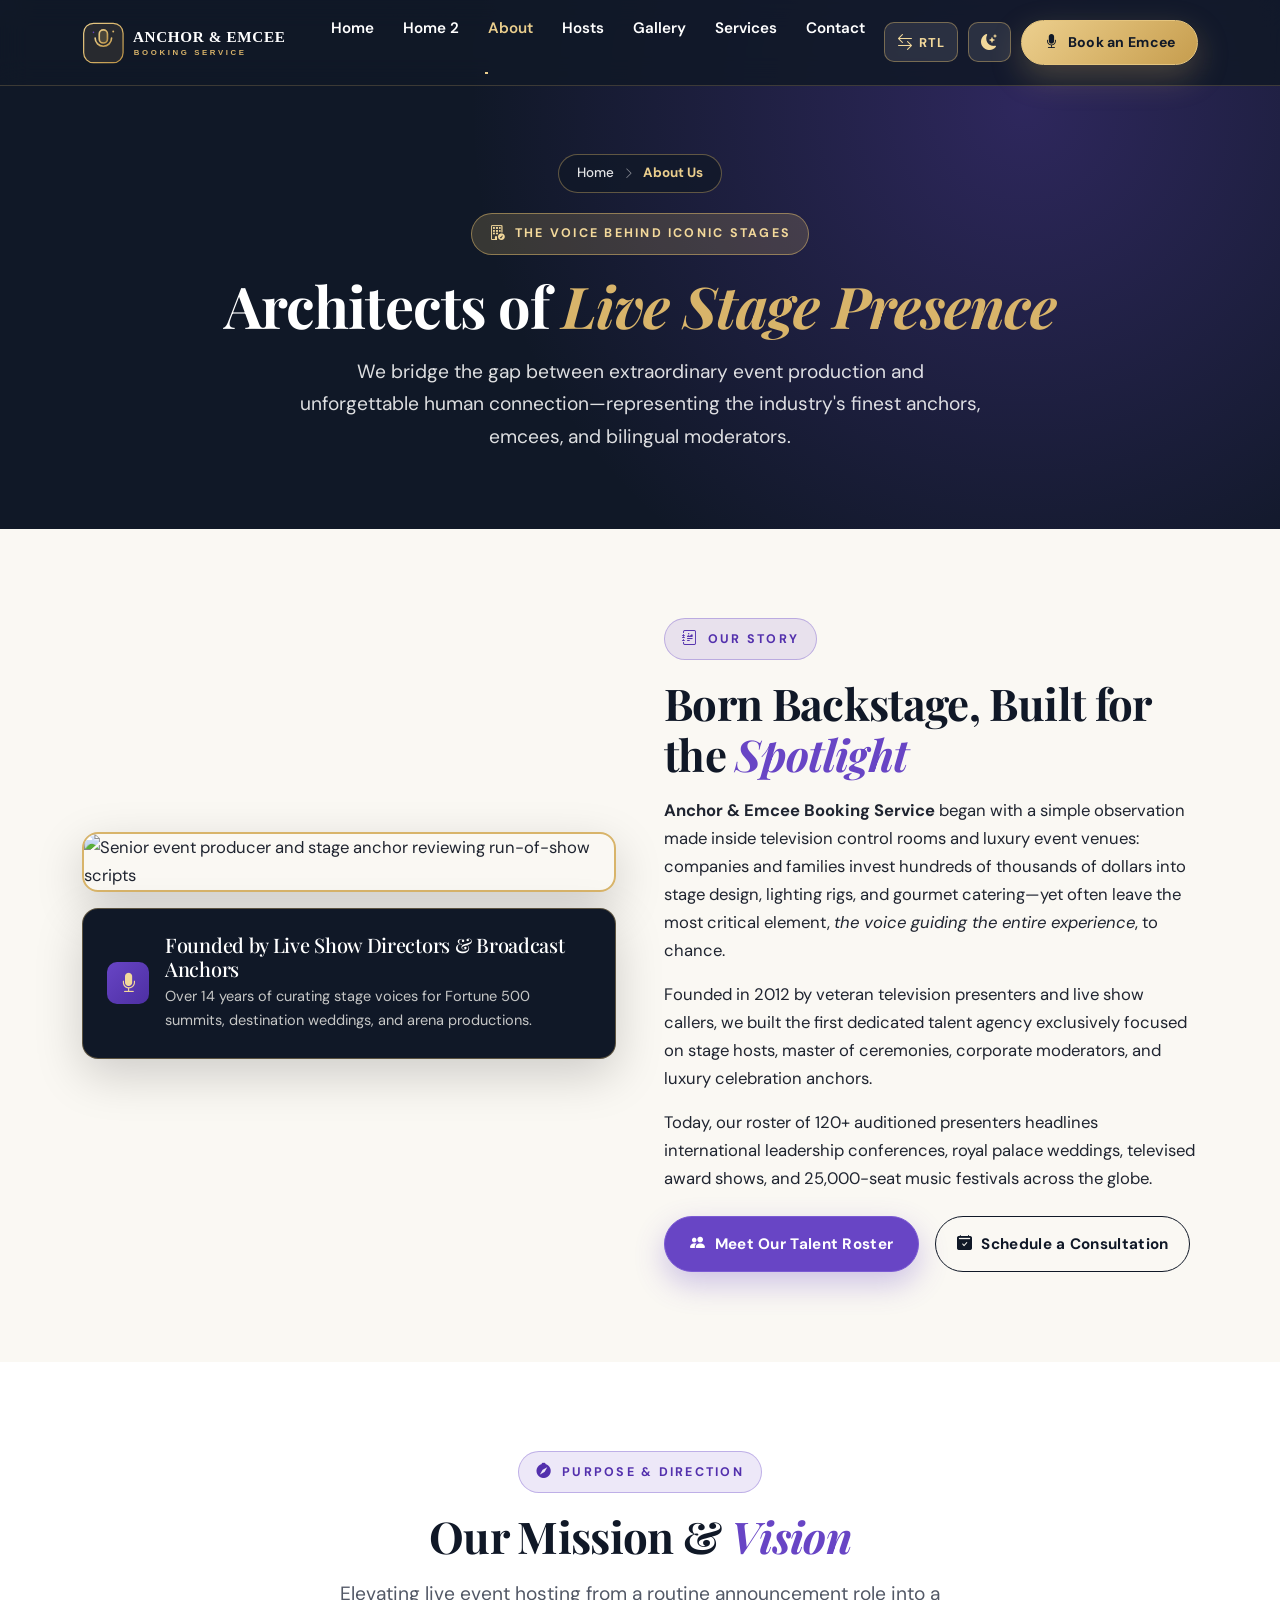
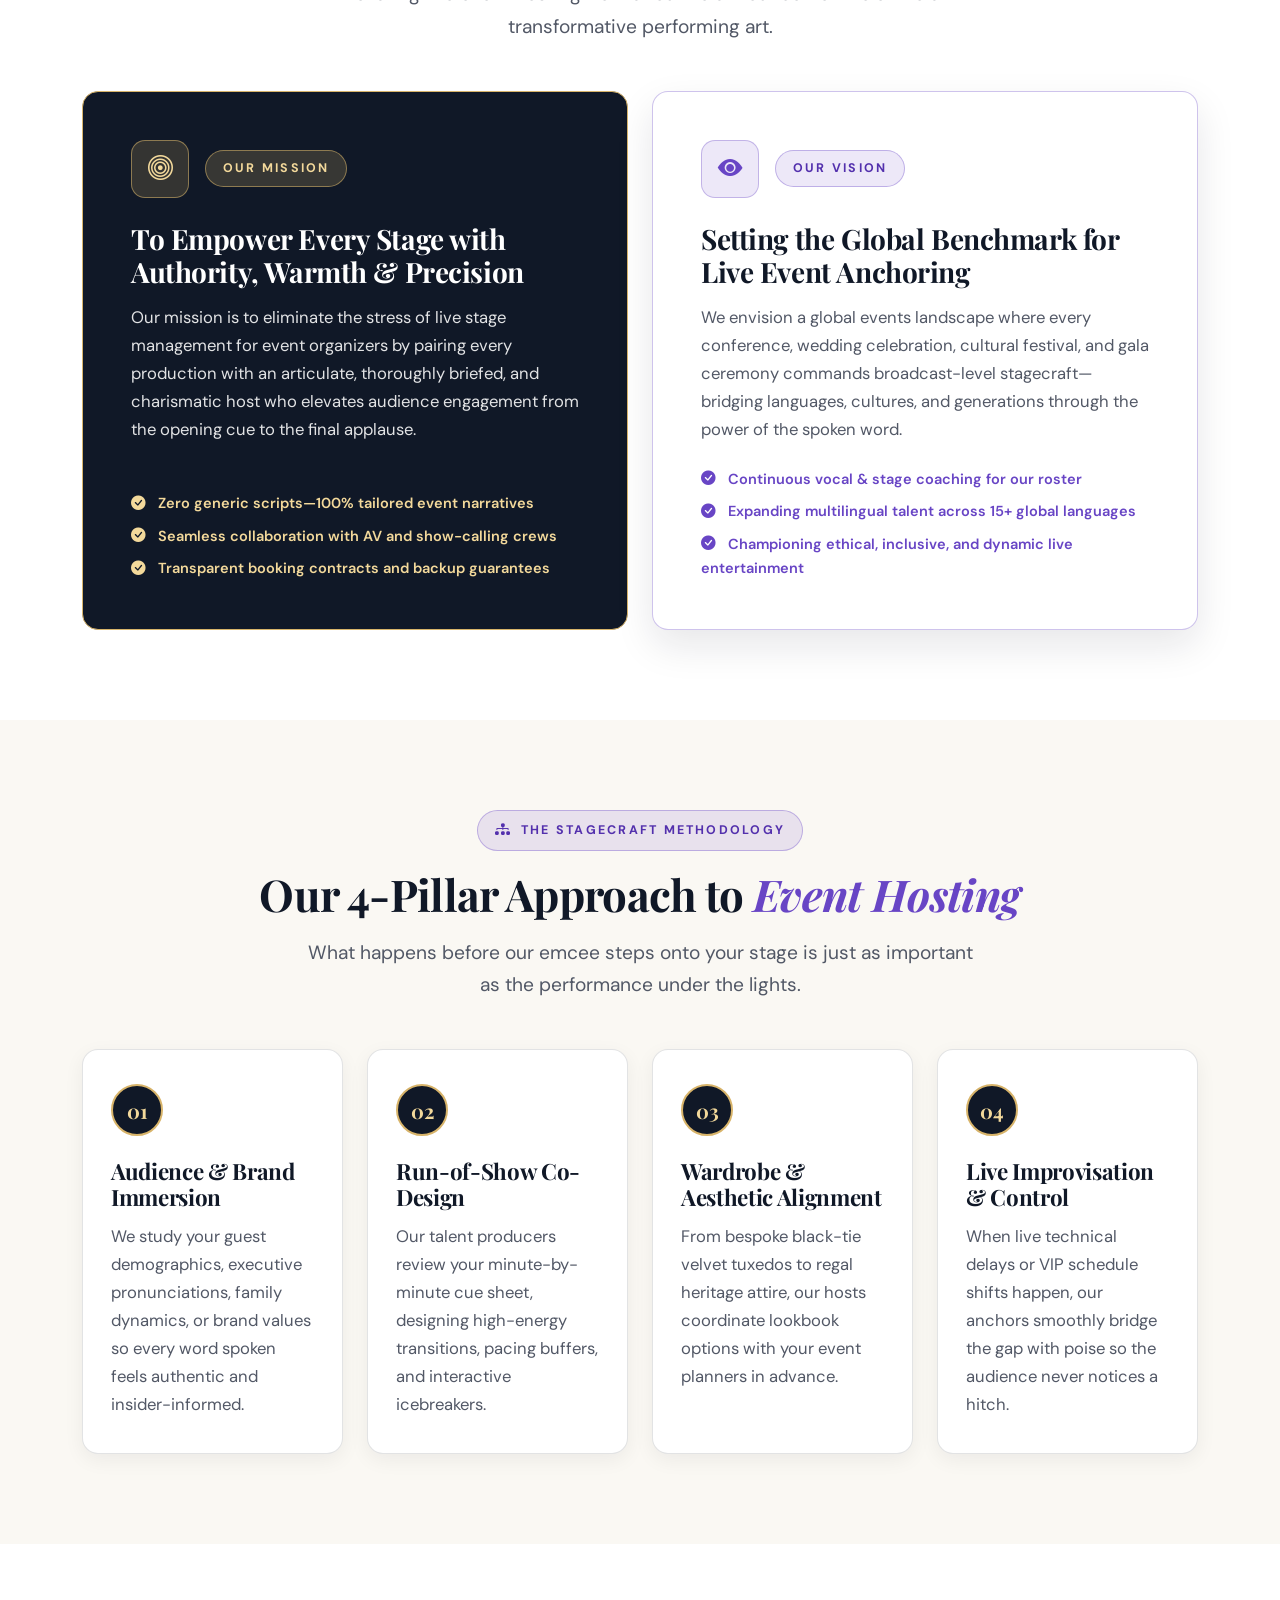
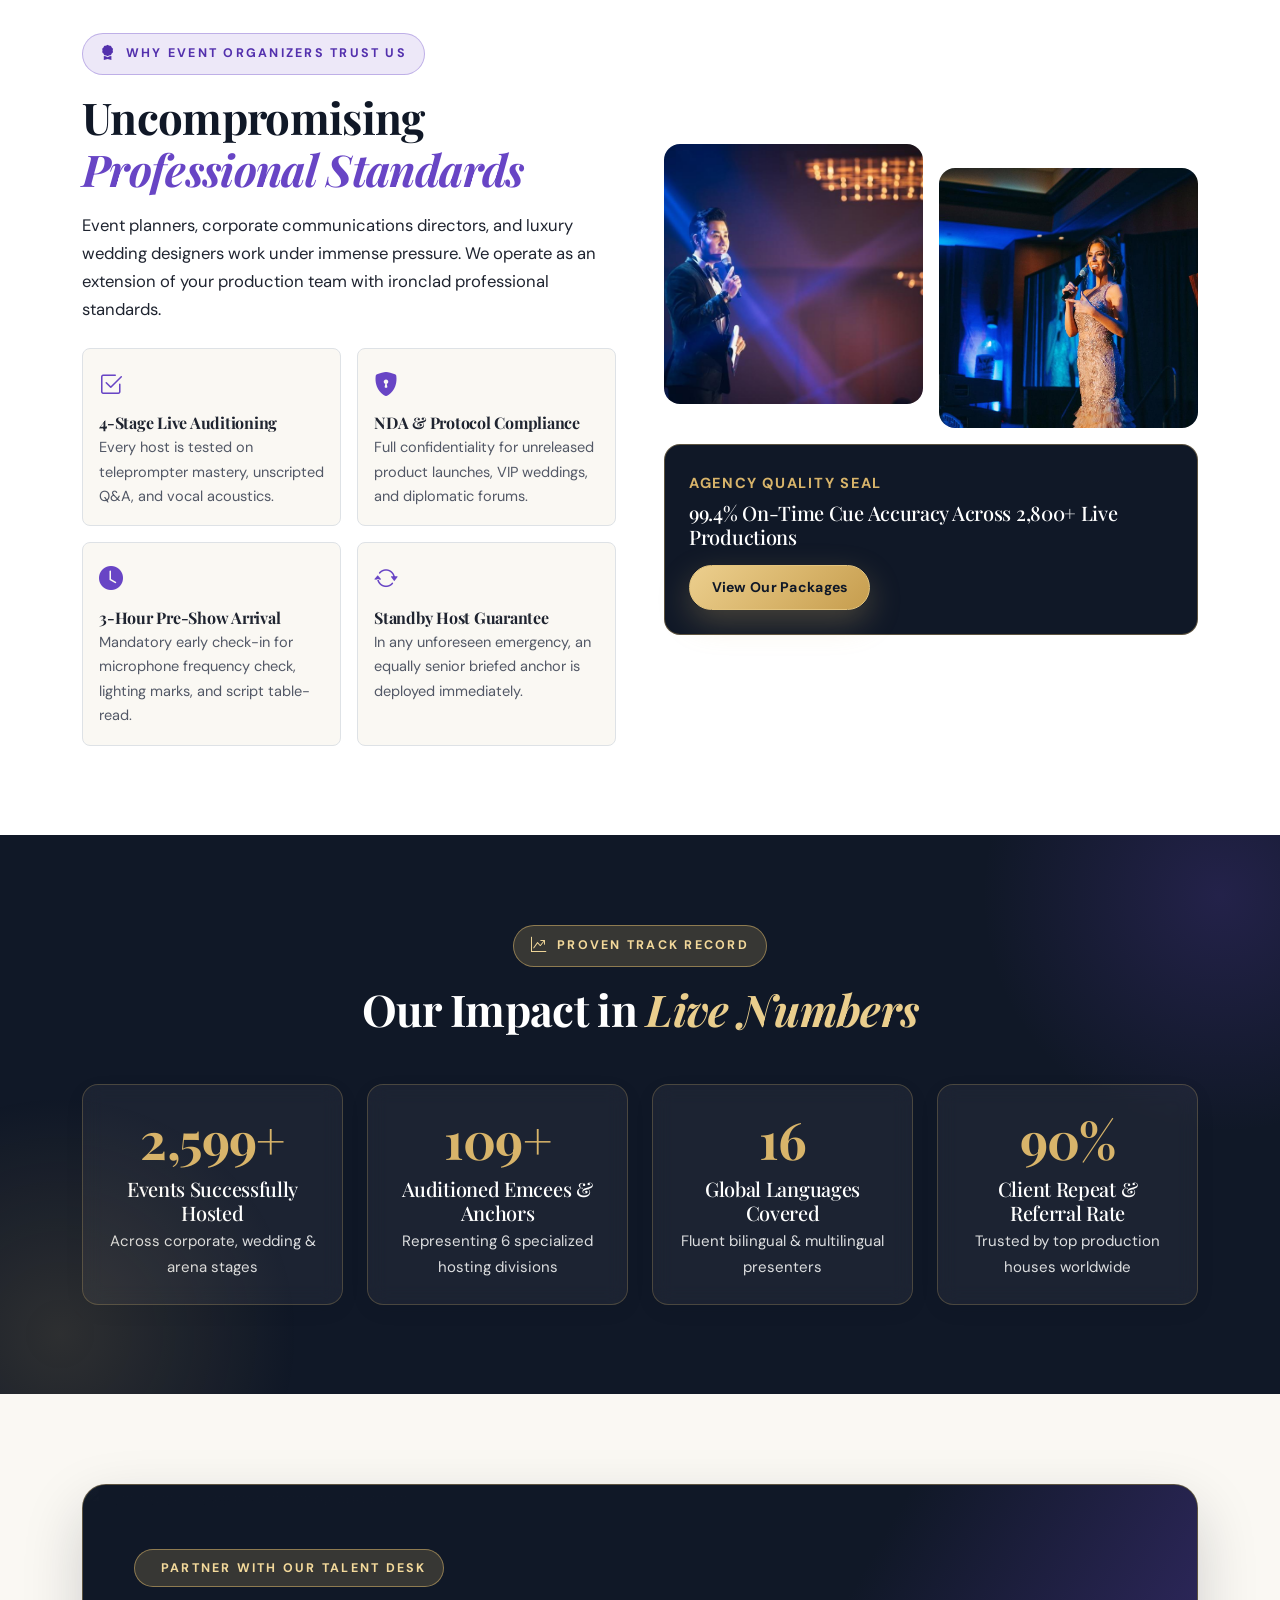
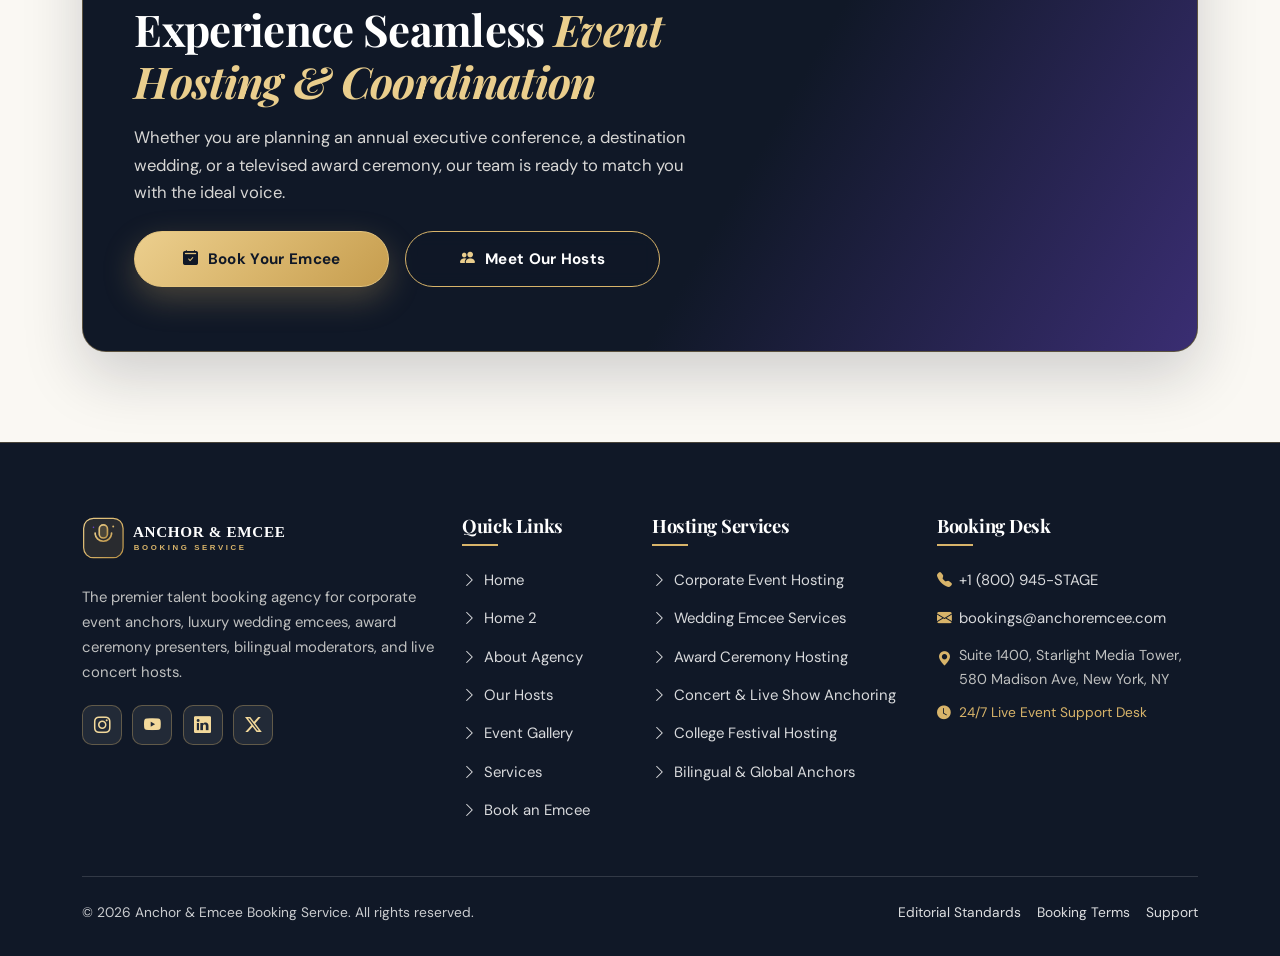
==== commit bf871e5f: "Update UI responsive alignment, RTL fixes, map, and new stage images" ====
--- a/about.html
+++ b/about.html
@@ -32,9 +32,9 @@
           <ul class="desktop-nav">
             <li><a href="index.html" class="nav-link-item">Home</a></li>
             <li><a href="home2.html" class="nav-link-item">Home 2</a></li>
+            <li><a href="about.html" class="nav-link-item active" aria-current="page">About</a></li>
             <li><a href="hosts.html" class="nav-link-item">Hosts</a></li>
             <li><a href="gallery.html" class="nav-link-item">Gallery</a></li>
-            <li><a href="about.html" class="nav-link-item active" aria-current="page">About</a></li>
             <li><a href="services.html" class="nav-link-item">Services</a></li>
             <li><a href="contact.html" class="nav-link-item">Contact</a></li>
           </ul>
@@ -74,9 +74,9 @@
       <ul class="mobile-nav-list">
         <li><a href="index.html"><span>Home</span> <i class="bi bi-chevron-right"></i></a></li>
         <li><a href="home2.html"><span>Home 2</span> <i class="bi bi-chevron-right"></i></a></li>
+        <li><a href="about.html" class="active"><span>About</span> <i class="bi bi-chevron-right"></i></a></li>
         <li><a href="hosts.html"><span>Hosts</span> <i class="bi bi-chevron-right"></i></a></li>
         <li><a href="gallery.html"><span>Gallery</span> <i class="bi bi-chevron-right"></i></a></li>
-        <li><a href="about.html" class="active"><span>About</span> <i class="bi bi-chevron-right"></i></a></li>
         <li><a href="services.html"><span>Services</span> <i class="bi bi-chevron-right"></i></a></li>
         <li><a href="contact.html"><span>Contact</span> <i class="bi bi-chevron-right"></i></a></li>
       </ul>
@@ -172,12 +172,12 @@
               palace weddings, televised award shows, and 25,000-seat music festivals across the globe.
             </p>
 
-            <div class="d-flex flex-wrap gap-3">
+            <div class="btn-group-equal">
               <a href="hosts.html" class="btn-brand-purple">
                 <i class="bi bi-people-fill"></i> Meet Our Talent Roster
               </a>
               <a href="contact.html" class="btn-brand-outline-dark">
-                Schedule a Consultation
+                <i class="bi bi-calendar2-check-fill"></i> Schedule a Consultation
               </a>
             </div>
           </div>
@@ -196,21 +196,23 @@
           </p>
         </div>
 
-        <div class="row g-4">
+        <div class="row g-4 align-items-stretch">
           <div class="col-lg-6" data-reveal>
-            <div class="p-4 p-md-5 rounded-4 h-100"
-              style="background: var(--color-primary); color: var(--color-surface); border: 1.5px solid var(--color-accent);">
-              <div class="feature-icon-box mb-4" style="background: rgba(216,180,106,0.16); color: var(--color-accent);">
-                <i class="bi bi-bullseye"></i>
-              </div>
-              <span class="eyebrow mb-2">Our Mission</span>
+            <div class="p-4 p-md-5 rounded-4 h-100 d-flex flex-column mission-dark-card"
+              style="background: #101827; color: #FFFFFF; border: 1.5px solid var(--color-accent);">
+              <div class="d-flex align-items-center gap-3 mb-4">
+                <div class="feature-icon-box mb-0" style="background: rgba(216,180,106,0.18); color: #F3D99B; border-color: rgba(216,180,106,0.5);">
+                  <i class="bi bi-bullseye"></i>
+                </div>
+                <span class="eyebrow mb-0">Our Mission</span>
+              </div>
               <h3 class="text-white mb-3">To Empower Every Stage with Authority, Warmth &amp; Precision</h3>
-              <p class="mb-3" style="color: rgba(250, 248, 243, 0.84);">
+              <p class="mb-4 flex-grow-1" style="color: rgba(255, 255, 255, 0.88);">
                 Our mission is to eliminate the stress of live stage management for event organizers by pairing every
                 production with an articulate, thoroughly briefed, and charismatic host who elevates audience
                 engagement from the opening cue to the final applause.
               </p>
-              <ul class="list-unstyled d-flex flex-column gap-2 mb-0 small" style="color: var(--color-accent);">
+              <ul class="list-unstyled d-flex flex-column gap-2 mb-0 small fw-semibold mt-auto" style="color: #F3D99B;">
                 <li><i class="bi bi-check-circle-fill me-2"></i> Zero generic scripts—100% tailored event narratives</li>
                 <li><i class="bi bi-check-circle-fill me-2"></i> Seamless collaboration with AV and show-calling crews</li>
                 <li><i class="bi bi-check-circle-fill me-2"></i> Transparent booking contracts and backup guarantees</li>
@@ -219,20 +221,22 @@
           </div>
 
           <div class="col-lg-6" data-reveal data-reveal-delay="150">
-            <div class="p-4 p-md-5 rounded-4 h-100 bg-white"
+            <div class="p-4 p-md-5 rounded-4 h-100 d-flex flex-column bg-white vision-light-card"
               style="border: 1.5px solid var(--border-purple); box-shadow: var(--shadow-md);">
-              <div class="feature-icon-box mb-4"
-                style="background: var(--purple-soft); color: var(--color-secondary); border-color: var(--border-purple);">
-                <i class="bi bi-eye-fill"></i>
-              </div>
-              <span class="eyebrow mb-2">Our Vision</span>
+              <div class="d-flex align-items-center gap-3 mb-4">
+                <div class="feature-icon-box mb-0"
+                  style="background: var(--purple-soft); color: var(--color-secondary); border-color: var(--border-purple);">
+                  <i class="bi bi-eye-fill"></i>
+                </div>
+                <span class="eyebrow mb-0">Our Vision</span>
+              </div>
               <h3 class="mb-3">Setting the Global Benchmark for Live Event Anchoring</h3>
-              <p class="text-muted-custom mb-3">
+              <p class="text-muted-custom mb-4 flex-grow-1">
                 We envision a global events landscape where every conference, wedding celebration, cultural festival,
                 and gala ceremony commands broadcast-level stagecraft—bridging languages, cultures, and generations
                 through the power of the spoken word.
               </p>
-              <ul class="list-unstyled d-flex flex-column gap-2 mb-0 small fw-semibold"
+              <ul class="list-unstyled d-flex flex-column gap-2 mb-0 small fw-semibold mt-auto"
                 style="color: var(--color-secondary);">
                 <li><i class="bi bi-check-circle-fill me-2"></i> Continuous vocal &amp; stage coaching for our roster</li>
                 <li><i class="bi bi-check-circle-fill me-2"></i> Expanding multilingual talent across 15+ global languages</li>
@@ -359,14 +363,14 @@
             <div class="row g-3">
               <div class="col-6">
                 <div class="rounded-4 overflow-hidden shadow-md">
-                  <img src="https://images.unsplash.com/photo-1560439514-4e9645039924?auto=format&fit=crop&w=700&q=80"
+                  <img src="assets/images/image.png"
                     alt="Corporate conference moderator on stage" loading="lazy"
                     style="height: 260px; width: 100%; object-fit: cover;">
                 </div>
               </div>
               <div class="col-6">
                 <div class="rounded-4 overflow-hidden shadow-md mt-4">
-                  <img src="https://images.unsplash.com/photo-1516450360452-9312f5e86fc7?auto=format&fit=crop&w=700&q=80"
+                  <img src="assets/images/image copy.png"
                     alt="Live concert host under spotlights" loading="lazy"
                     style="height: 260px; width: 100%; object-fit: cover;">
                 </div>
@@ -457,12 +461,12 @@
                 ceremony, our team is ready to match you with the ideal voice.
               </p>
             </div>
-            <div class="col-lg-auto d-flex flex-wrap gap-3">
+            <div class="col-lg-auto btn-group-equal">
               <a href="contact.html" class="btn-brand-gold">
                 <i class="bi bi-calendar2-check-fill"></i> Book Your Emcee
               </a>
               <a href="hosts.html" class="btn-brand-outline-gold">
-                Meet Our Hosts
+                <i class="bi bi-people-fill"></i> Meet Our Hosts
               </a>
             </div>
           </div>
@@ -500,9 +504,10 @@
           <h3 class="footer-heading">Quick Links</h3>
           <ul class="footer-links">
             <li><a href="index.html"><i class="bi bi-chevron-right"></i> Home</a></li>
+            <li><a href="home2.html"><i class="bi bi-chevron-right"></i> Home 2</a></li>
+            <li><a href="about.html"><i class="bi bi-chevron-right"></i> About Agency</a></li>
             <li><a href="hosts.html"><i class="bi bi-chevron-right"></i> Our Hosts</a></li>
             <li><a href="gallery.html"><i class="bi bi-chevron-right"></i> Event Gallery</a></li>
-            <li><a href="about.html"><i class="bi bi-chevron-right"></i> About Agency</a></li>
             <li><a href="services.html"><i class="bi bi-chevron-right"></i> Services</a></li>
             <li><a href="contact.html"><i class="bi bi-chevron-right"></i> Book an Emcee</a></li>
           </ul>
--- a/assets/css/style.css
+++ b/assets/css/style.css
@@ -5,19 +5,29 @@
    ========================================================================== */
 :root {
   /* Strict Brand Colour Palette */
-  --color-primary: #101827;          /* Deep Midnight Navy */
+  --color-primary: #101827;
+  /* Deep Midnight Navy */
   --color-primary-rgb: 16, 24, 39;
-  --color-secondary: #6845C5;        /* Royal Purple */
+  --color-secondary: #6845C5;
+  /* Royal Purple */
   --color-secondary-rgb: 104, 69, 197;
-  --color-accent: #D8B46A;           /* Champagne Gold */
-  --color-accent-bright: #EACE8D;    /* High-contrast Gold for dark surfaces */
+  --color-accent: #D8B46A;
+  /* Champagne Gold */
+  --color-accent-bright: #EACE8D;
+  /* High-contrast Gold for dark surfaces */
   --color-accent-rgb: 216, 180, 106;
-  --color-bg: #FAF8F3;               /* Warm Ivory */
-  --color-surface: #FFFFFF;          /* Pure White */
-  --color-white: #FFFFFF;            /* Immutable Pure White */
-  --color-navy-ink: #101827;         /* Immutable Deep Navy Ink */
-  --color-text: #1F2430;             /* High-Contrast Charcoal */
-  --color-text-muted: #525866;       /* High-Visibility Subtext in Light Mode */
+  --color-bg: #FAF8F3;
+  /* Warm Ivory */
+  --color-surface: #FFFFFF;
+  /* Pure White */
+  --color-white: #FFFFFF;
+  /* Immutable Pure White */
+  --color-navy-ink: #101827;
+  /* Immutable Deep Navy Ink */
+  --color-text: #1F2430;
+  /* High-Contrast Charcoal */
+  --color-text-muted: #525866;
+  /* High-Visibility Subtext in Light Mode */
 
   /* Subtle Tints & Borders */
   --border-light: rgba(16, 24, 39, 0.12);
@@ -90,7 +100,12 @@
   transition: background-color 0.3s ease, color 0.3s ease;
 }
 
-h1, h2, h3, h4, h5, h6,
+h1,
+h2,
+h3,
+h4,
+h5,
+h6,
 .font-heading {
   font-family: var(--font-heading);
   color: var(--color-primary);
@@ -185,10 +200,17 @@
 .page-hero .eyebrow,
 .cta-banner-box .eyebrow,
 .contact-info-card .eyebrow,
-.package-card.featured .eyebrow {
-  color: var(--color-accent-bright) !important;
+.package-card.featured .eyebrow,
+.mission-dark-card .eyebrow {
+  color: #F3D99B !important;
+  background: rgba(216, 180, 106, 0.2) !important;
+  border-color: rgba(216, 180, 106, 0.55) !important;
+}
+
+.mission-dark-card .feature-icon-box {
+  color: #F3D99B !important;
   background: rgba(216, 180, 106, 0.18) !important;
-  border-color: rgba(216, 180, 106, 0.48) !important;
+  border-color: rgba(216, 180, 106, 0.55) !important;
 }
 
 .eyebrow i {
@@ -387,6 +409,29 @@
   font-size: 0.88rem;
 }
 
+.btn-group-equal,
+.cta-banner-box .col-lg-auto.d-flex {
+  display: grid !important;
+  grid-template-columns: repeat(2, minmax(0, 255px));
+  gap: 1rem;
+}
+
+.btn-group-equal>a,
+.btn-group-equal>button,
+.cta-banner-box .col-lg-auto>a {
+  width: 100%;
+  min-height: 52px;
+}
+
+@media (max-width: 575.98px) {
+
+  .btn-group-equal,
+  .cta-banner-box .col-lg-auto.d-flex {
+    grid-template-columns: 1fr;
+    width: 100%;
+  }
+}
+
 /* ==========================================================================
    4. STICKY HEADER & MOBILE NAVIGATION DRAWER
    ========================================================================== */
@@ -543,7 +588,7 @@
   font-size: 1.45rem;
   cursor: pointer;
   transition: var(--transition);
-  margin-left: auto;
+  margin-inline-start: auto;
 }
 
 .mobile-menu-toggle:hover {
@@ -710,8 +755,13 @@
 }
 
 @keyframes heroSlowZoom {
-  0% { transform: scale(1.02); }
-  100% { transform: scale(1.1); }
+  0% {
+    transform: scale(1.02);
+  }
+
+  100% {
+    transform: scale(1.1);
+  }
 }
 
 .hero-overlay {
@@ -744,8 +794,15 @@
 }
 
 @keyframes spotlightSweep {
-  0% { opacity: 0.45; transform: rotate(-22deg) translateX(-25px); }
-  100% { opacity: 0.85; transform: rotate(-14deg) translateX(25px); }
+  0% {
+    opacity: 0.45;
+    transform: rotate(-22deg) translateX(-25px);
+  }
+
+  100% {
+    opacity: 0.85;
+    transform: rotate(-14deg) translateX(25px);
+  }
 }
 
 .hero-title {
@@ -879,19 +936,26 @@
 }
 
 .floating-stage-badge.badge-top-left {
-  top: 2.2rem;
+  top: 2rem;
   left: -0.75rem;
 }
 
 .floating-stage-badge.badge-bottom-right {
-  bottom: 5.8rem;
+  bottom: 8.75rem;
   right: -0.75rem;
   animation-delay: -2.5s;
 }
 
 @keyframes floatBadge {
-  0%, 100% { transform: translateY(0); }
-  50% { transform: translateY(-9px); }
+
+  0%,
+  100% {
+    transform: translateY(0);
+  }
+
+  50% {
+    transform: translateY(-9px);
+  }
 }
 
 .floating-badge-icon {
@@ -1216,10 +1280,20 @@
   border-radius: var(--radius-md);
   padding: 2rem 1.65rem;
   height: 100%;
+  display: flex;
+  flex-direction: column;
   transition: var(--transition);
   position: relative;
   overflow: hidden;
   box-shadow: var(--shadow-sm);
+}
+
+.text-center .feature-card-luxury {
+  align-items: center;
+}
+
+.feature-card-luxury .eyebrow {
+  align-self: flex-start;
 }
 
 .section-dark .feature-card-luxury {
@@ -1285,6 +1359,16 @@
   font-size: 0.94rem;
   color: var(--color-text-muted);
   margin-bottom: 0;
+  flex-grow: 1;
+}
+
+.feature-card-luxury>a {
+  margin-top: auto;
+  padding-top: 0.85rem;
+  border-top: 1px solid var(--border-light);
+  display: inline-flex;
+  align-items: center;
+  gap: 0.4rem;
 }
 
 .section-dark .feature-card-luxury p {
@@ -1301,8 +1385,28 @@
   padding: 2.15rem 1.75rem;
   position: relative;
   height: 100%;
+  display: flex;
+  flex-direction: column;
   transition: var(--transition);
   box-shadow: var(--shadow-sm);
+}
+
+.step-card h3 {
+  font-size: 1.4rem;
+  margin-bottom: 0.75rem;
+}
+
+.step-card p {
+  flex-grow: 1;
+}
+
+.step-card-meta {
+  margin-top: auto;
+  padding-top: 0.9rem;
+  border-top: 1px solid var(--border-light);
+  display: inline-flex;
+  align-items: center;
+  gap: 0.45rem;
 }
 
 .step-card:hover {
@@ -1739,17 +1843,20 @@
   color: rgba(255, 255, 255, 0.9) !important;
 }
 
+.package-card .eyebrow {
+  align-self: flex-start;
+}
+
 .package-ribbon {
-  position: absolute;
-  top: 1.15rem;
-  right: 1.15rem;
+  display: inline-flex;
+  align-items: center;
   background: #D8B46A;
   color: #101827 !important;
   font-size: 0.74rem;
   font-weight: 800;
   text-transform: uppercase;
   letter-spacing: 0.08em;
-  padding: 0.32rem 0.85rem;
+  padding: 0.35rem 0.85rem;
   border-radius: var(--radius-pill);
 }
 
@@ -2057,8 +2164,15 @@
 }
 
 @keyframes fadeInUp {
-  from { opacity: 0; transform: translateY(16px); }
-  to { opacity: 1; transform: translateY(0); }
+  from {
+    opacity: 0;
+    transform: translateY(16px);
+  }
+
+  to {
+    opacity: 1;
+    transform: translateY(0);
+  }
 }
 
 .back-to-top-btn {
@@ -2549,16 +2663,35 @@
   right: 0;
 }
 
+[dir="rtl"] .accordion-custom .accordion-button {
+  text-align: right;
+  justify-content: space-between;
+  gap: 1rem;
+}
+
+[dir="rtl"] .accordion-custom .accordion-button::after {
+  margin-left: 0 !important;
+  margin-right: auto !important;
+}
+
+[dir="rtl"] .accordion-custom .accordion-body {
+  text-align: right;
+}
+
 [dir="rtl"] .desktop-nav .nav-link-item::after {
   left: auto;
   right: 0;
 }
 
 [dir="rtl"] .header-inner {
-  direction: ltr;
+  direction: rtl;
 }
 
 [dir="rtl"] .desktop-nav {
+  direction: rtl;
+}
+
+[dir="rtl"] .header-actions {
   direction: rtl;
 }
 
@@ -2594,23 +2727,24 @@
    18. RESPONSIVE BREAKPOINTS (320px -> 1440px)
    ========================================================================== */
 @media (max-width: 1024.98px) {
+
   .desktop-nav,
   .header-cta-desktop,
   .header-actions .header-util-btn {
     display: none !important;
   }
 
-  .header-inner > nav {
+  .header-inner>nav {
     display: none !important;
   }
 
   .header-actions {
-    margin-left: auto;
+    margin-inline-start: auto;
   }
 
   .mobile-menu-toggle {
     display: inline-flex !important;
-    margin-left: auto;
+    margin-inline-start: auto;
     flex-shrink: 0;
   }
 
@@ -2619,14 +2753,27 @@
     min-height: auto;
   }
 
-  .floating-stage-badge.badge-top-left {
-    left: 0.5rem;
-    top: 1rem;
-  }
-
+  .hero-visual-stage {
+    padding: 0;
+    max-width: 540px;
+    margin: 0 auto;
+    display: grid;
+    grid-template-columns: repeat(2, minmax(0, 1fr));
+    gap: 0.85rem;
+  }
+
+  .hero-main-portrait {
+    grid-column: 1 / -1;
+    width: 100%;
+  }
+
+  .floating-stage-badge,
+  .floating-stage-badge.badge-top-left,
   .floating-stage-badge.badge-bottom-right {
-    right: 0.5rem;
-    bottom: 5.5rem;
+    position: static;
+    width: 100%;
+    margin: 0;
+    animation: none;
   }
 }
 
@@ -2679,7 +2826,22 @@
     align-items: stretch;
   }
 
-  .hero-cta-group a {
+  .hero-cta-group a,
+  .btn-group-equal>a,
+  .btn-group-equal>button,
+  .cta-banner-box .col-lg-auto>a,
+  .host-modal-card .d-flex.flex-wrap.gap-2>a,
+  .host-modal-card .d-flex.flex-wrap.gap-2>button,
+  main .btn-brand-gold:not(.btn-sm-custom),
+  main .btn-brand-purple:not(.btn-sm-custom),
+  main .btn-brand-outline-gold:not(.btn-sm-custom),
+  main .btn-brand-outline-dark:not(.btn-sm-custom) {
+    width: 100% !important;
+    min-height: 50px;
+    justify-content: center;
+  }
+
+  .cta-banner-box .col-lg-auto {
     width: 100%;
   }
 
@@ -2688,15 +2850,9 @@
     gap: 0.85rem;
   }
 
-  .floating-stage-badge {
-    position: static;
-    margin-top: 0.75rem;
-    width: 100%;
-    animation: none;
-  }
-
   .hero-visual-stage {
-    padding: 0;
+    grid-template-columns: 1fr;
+    gap: 0.75rem;
   }
 
   .host-card-actions {
@@ -2711,4 +2867,4 @@
     padding: 0.52rem 1rem;
     font-size: 0.82rem;
   }
-}
+}
